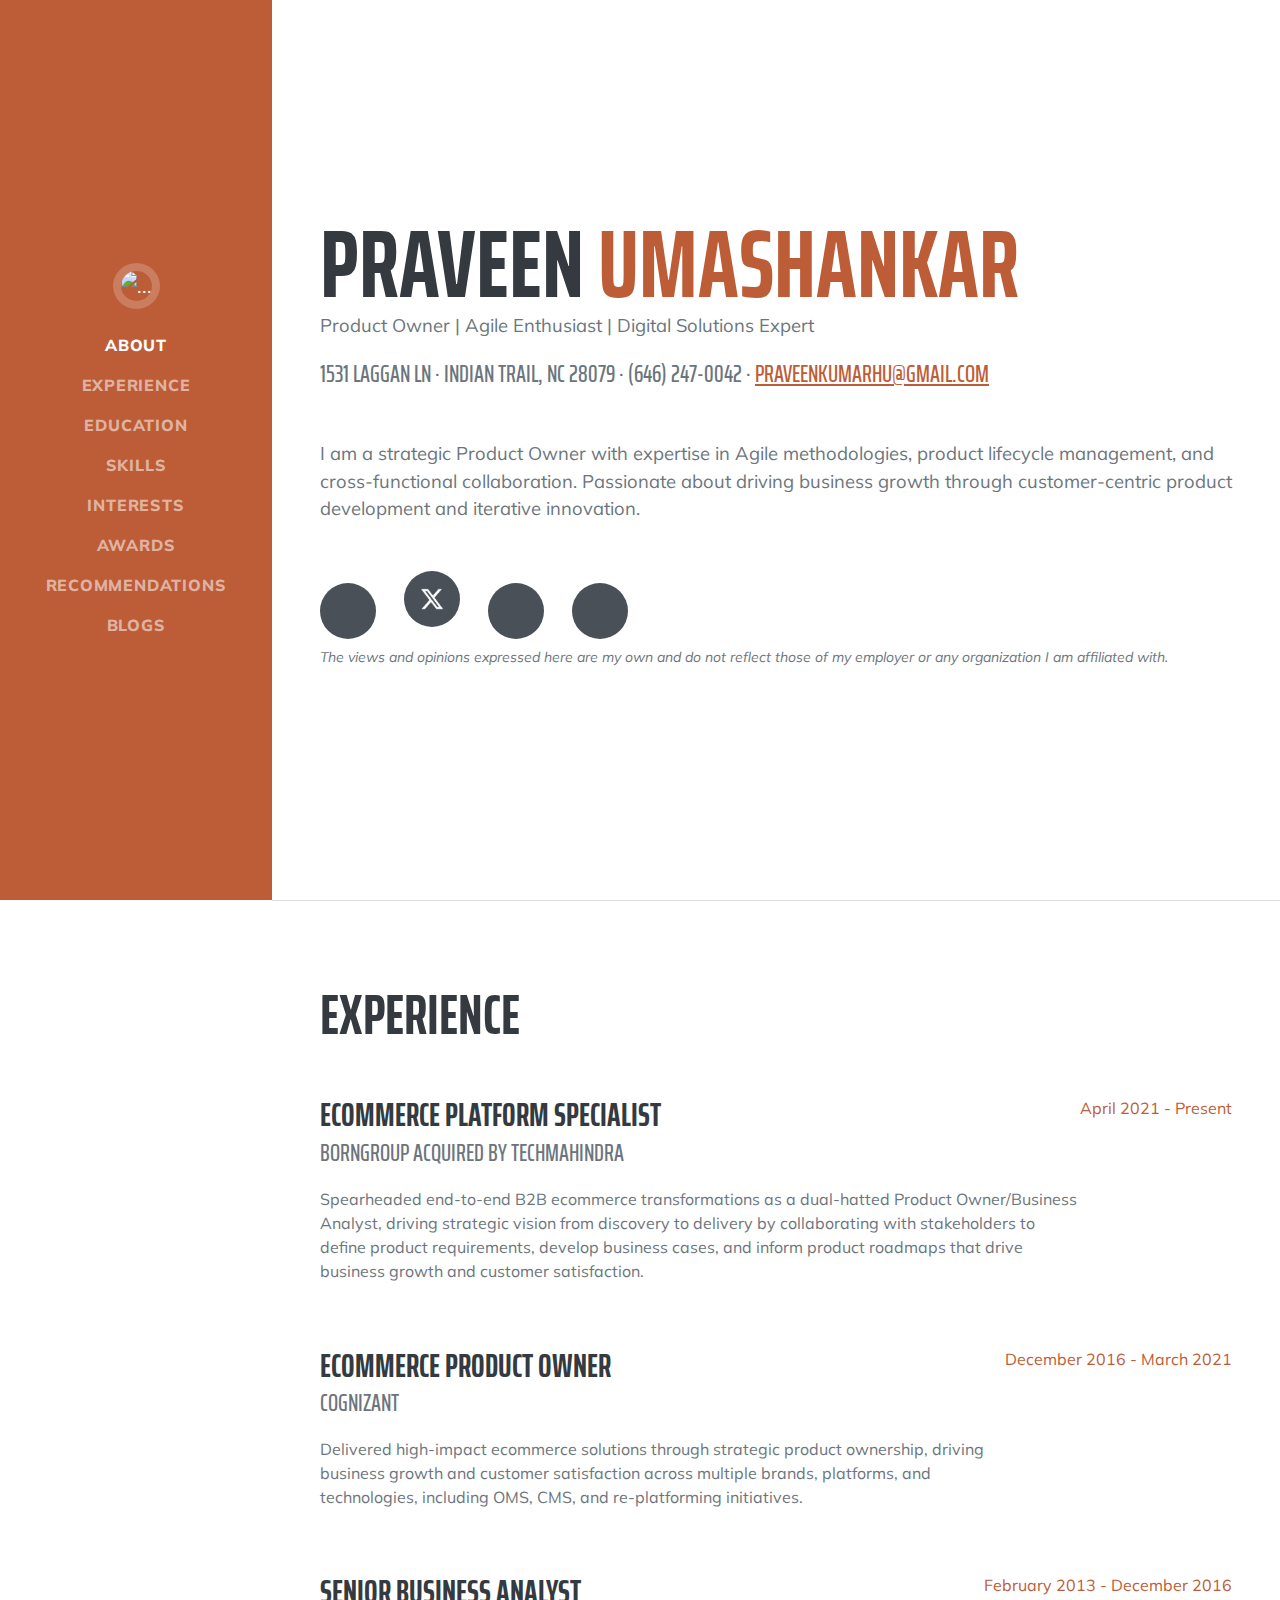
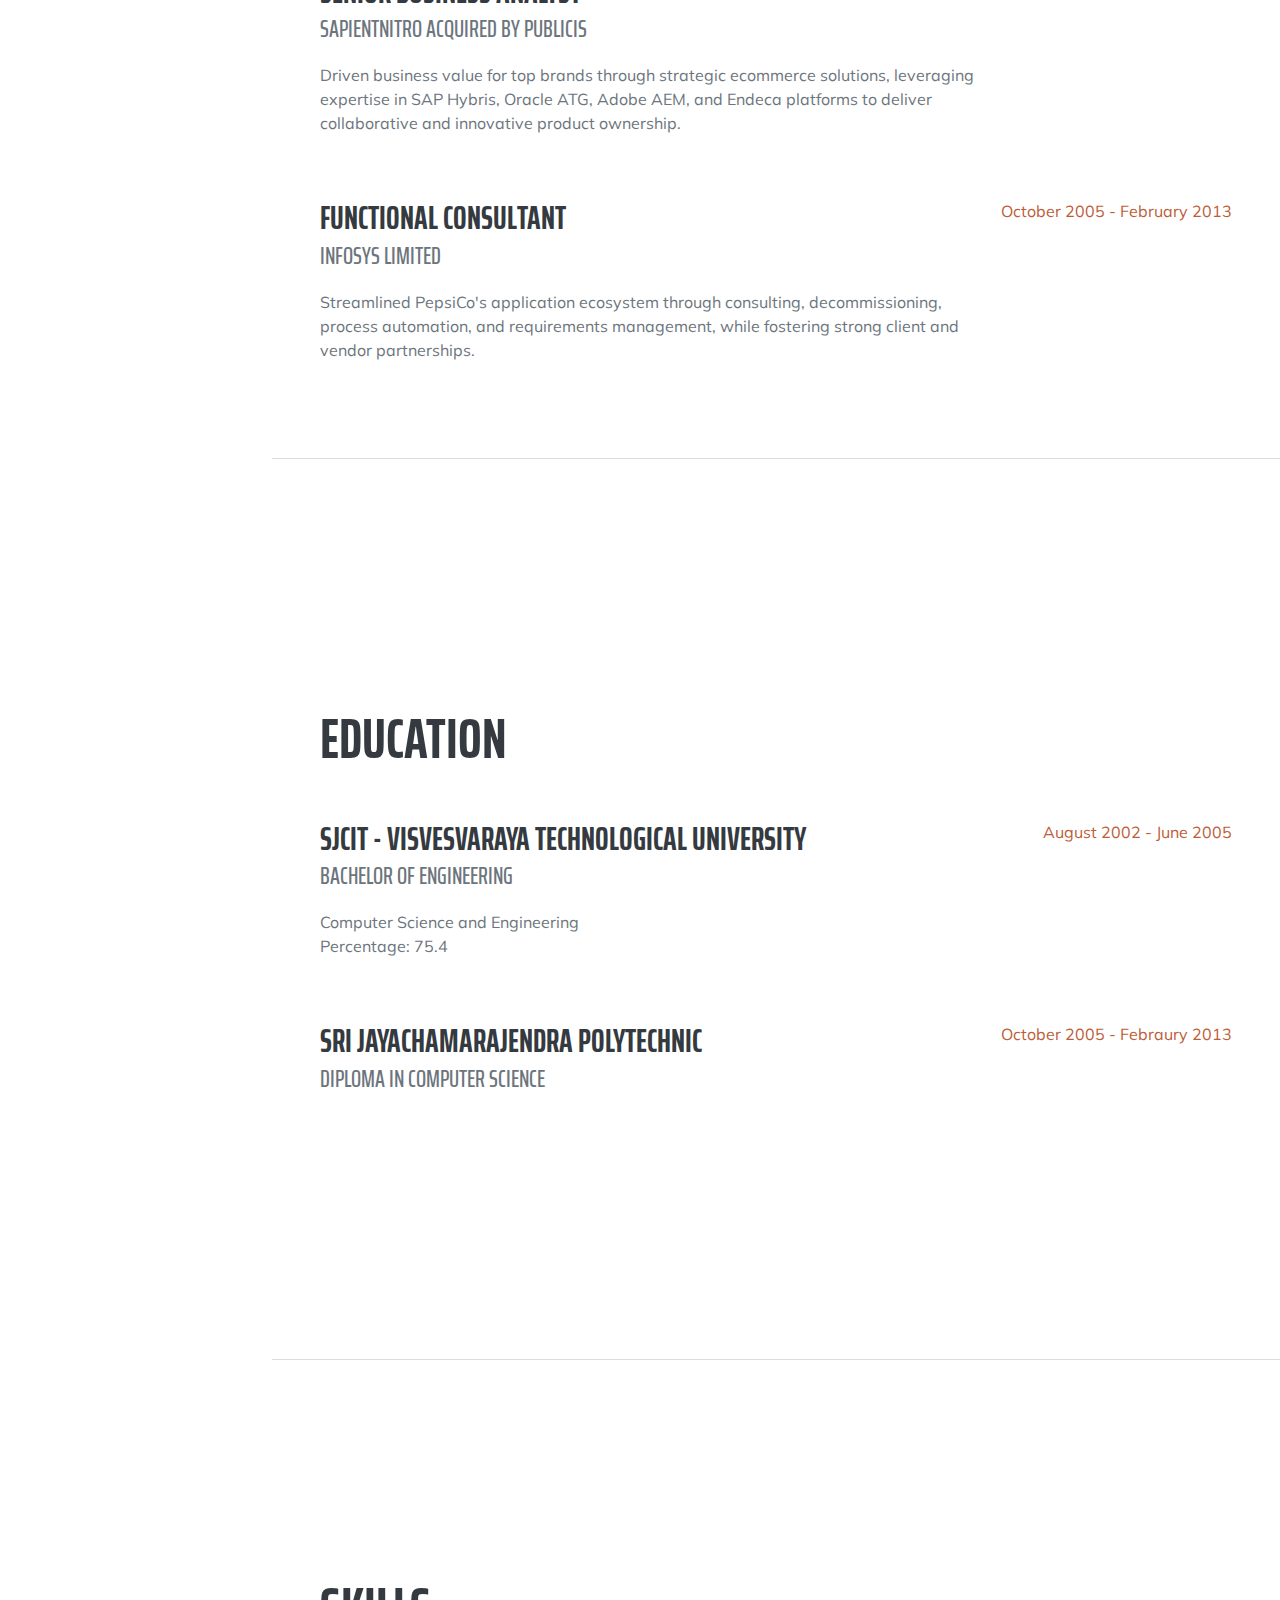
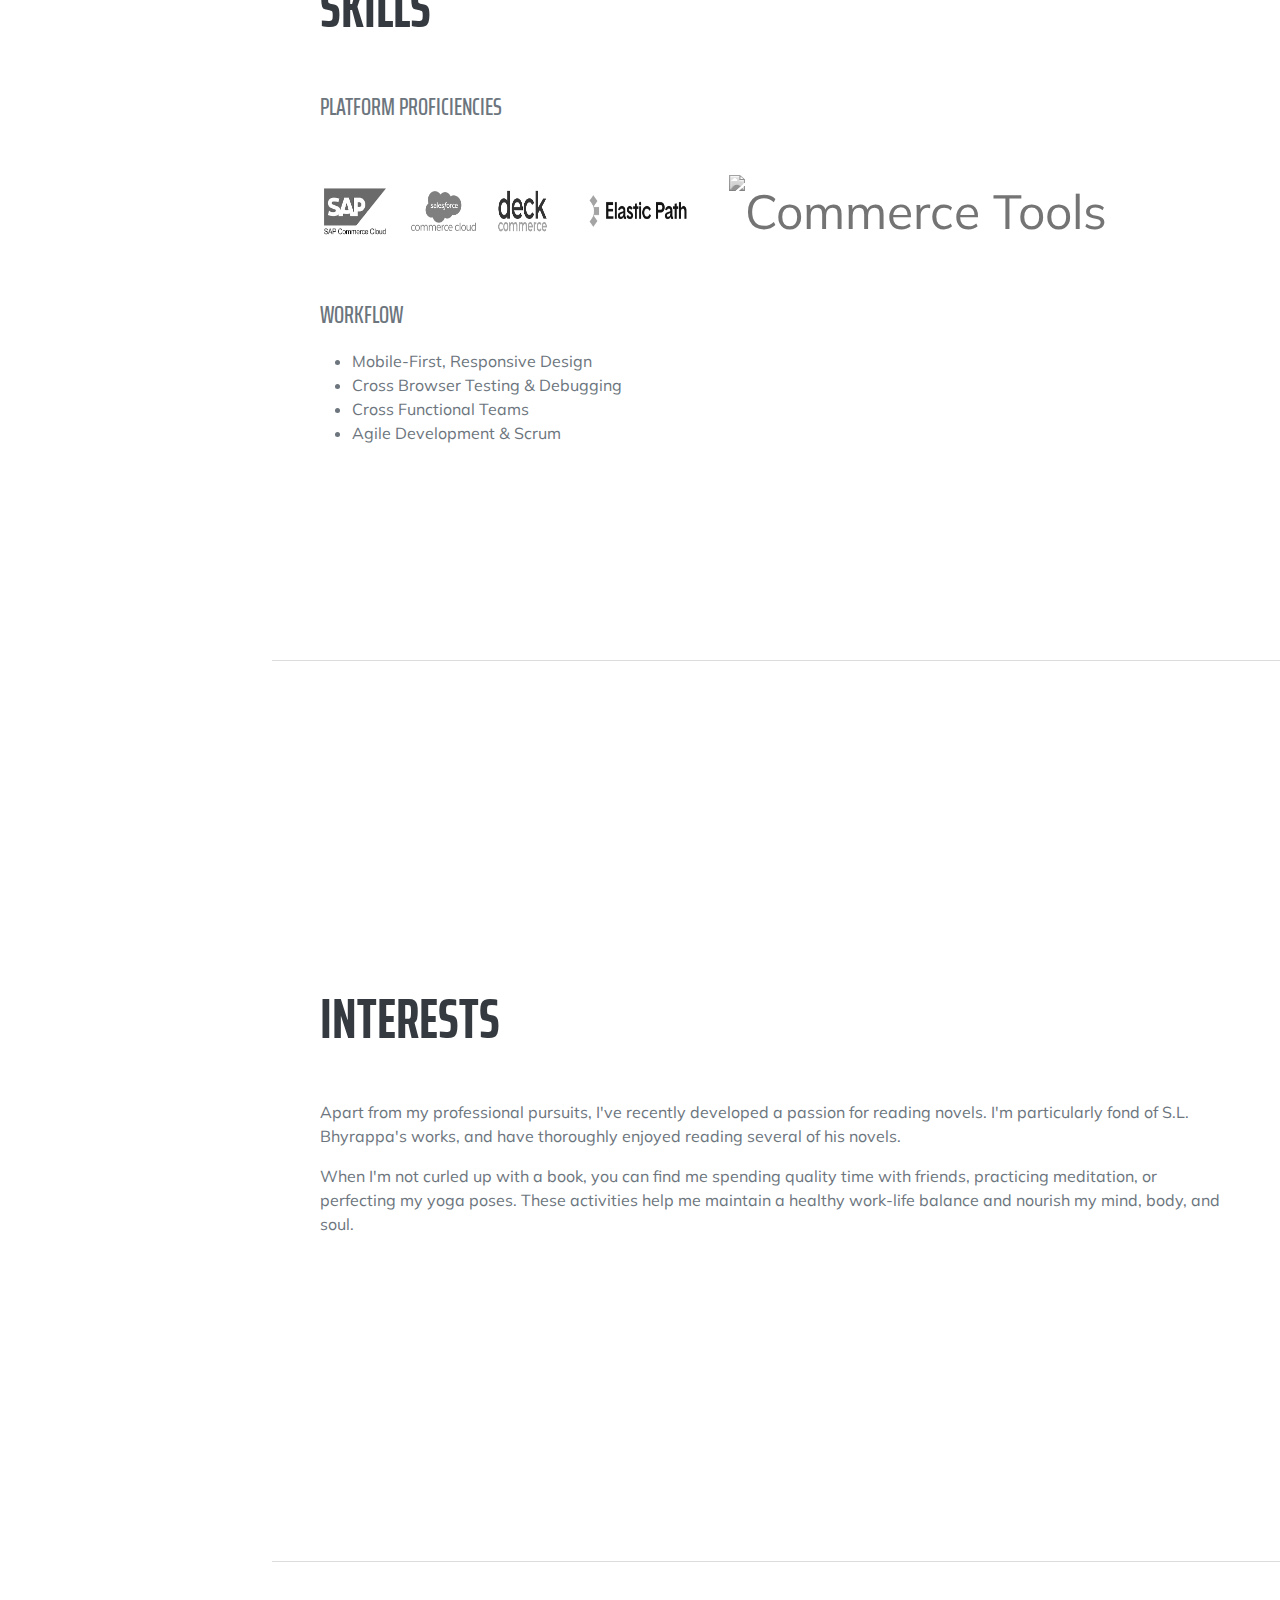
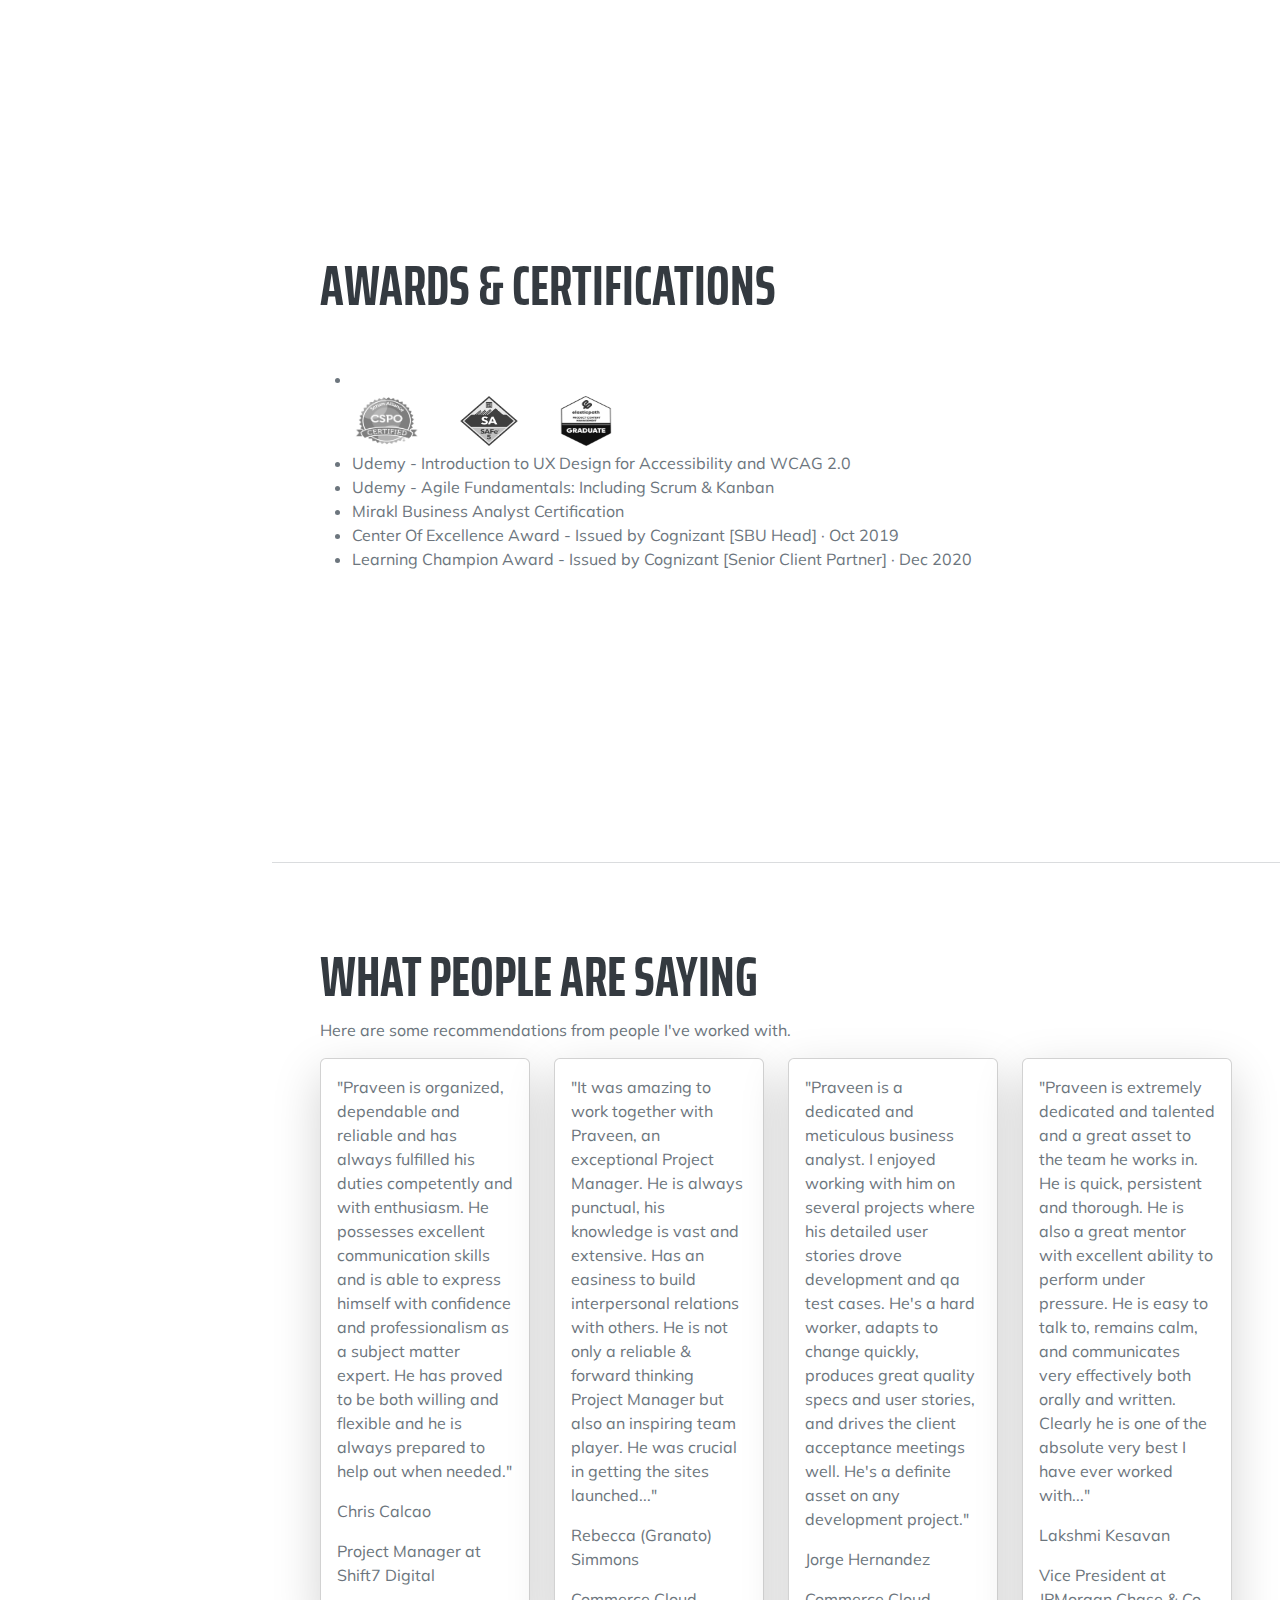
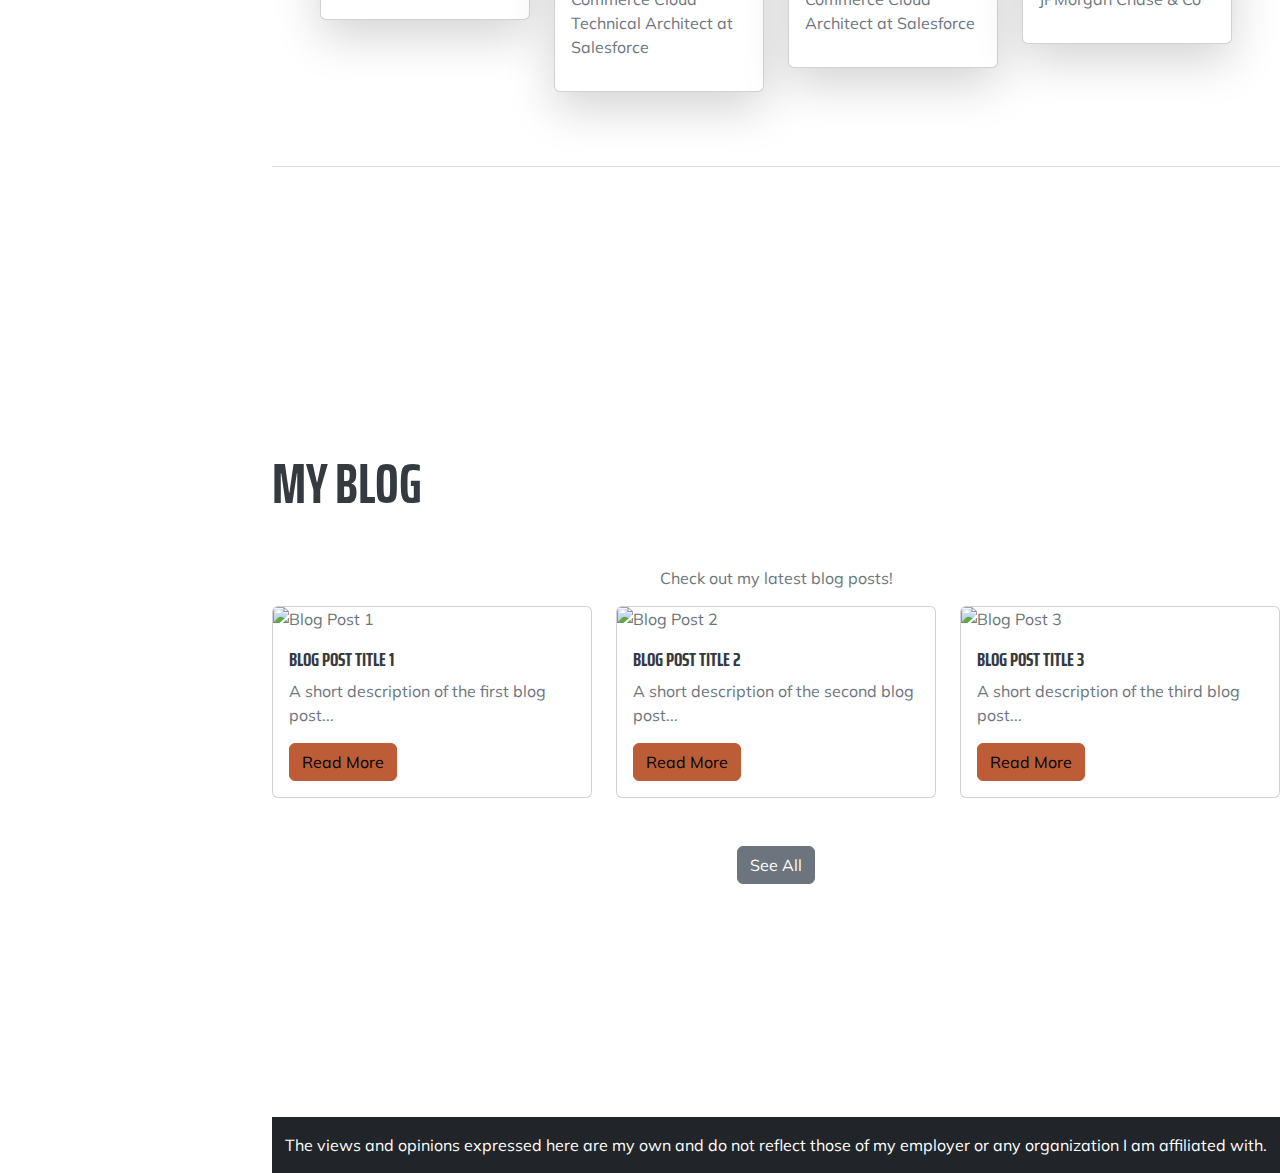
==== index.html @ 4180338a "Initial commit of my resume website" ====
<!DOCTYPE html>
<html lang="en">
    <head>
        <meta charset="utf-8" />
        <meta name="viewport" content="width=device-width, initial-scale=1, shrink-to-fit=no" />
        <meta name="description" content="" />
        <meta name="author" content="" />
        <title>Praveen Umashankar - Certified Product Owner</title>
        <link rel="icon" type="image/x-icon" href="assets/img/favicon.ico" />
        <!-- Font Awesome icons (free version)-->
        <script src="https://use.fontawesome.com/releases/v6.3.0/js/all.js" crossorigin="anonymous"></script>
        <!-- Google fonts-->
        <link href="https://fonts.googleapis.com/css?family=Saira+Extra+Condensed:500,700" rel="stylesheet" type="text/css" />
        <link href="https://fonts.googleapis.com/css?family=Muli:400,400i,800,800i" rel="stylesheet" type="text/css" />
        <!-- Core theme CSS (includes Bootstrap)-->
        <link href="css/styles.css" rel="stylesheet" />
    </head>
    <body id="page-top">
        <!-- Navigation-->
        <nav class="navbar navbar-expand-lg navbar-dark bg-primary fixed-top" id="sideNav">
            <a class="navbar-brand js-scroll-trigger" href="#page-top">
                <span class="d-block d-lg-none">Praveen Umashankar</span>
                <span class="d-none d-lg-block"><img class="img-fluid img-profile rounded-circle mx-auto mb-2" src="assets/img/profile.jpg" alt="..." /></span>
            </a>
            <button class="navbar-toggler" type="button" data-bs-toggle="collapse" data-bs-target="#navbarResponsive" aria-controls="navbarResponsive" aria-expanded="false" aria-label="Toggle navigation"><span class="navbar-toggler-icon"></span></button>
            <div class="collapse navbar-collapse" id="navbarResponsive">
                <ul class="navbar-nav">
                    <li class="nav-item"><a class="nav-link js-scroll-trigger" href="#about">About</a></li>
                    <li class="nav-item"><a class="nav-link js-scroll-trigger" href="#experience">Experience</a></li>
                    <li class="nav-item"><a class="nav-link js-scroll-trigger" href="#education">Education</a></li>
                    <li class="nav-item"><a class="nav-link js-scroll-trigger" href="#skills">Skills</a></li>
                    <li class="nav-item"><a class="nav-link js-scroll-trigger" href="#interests">Interests</a></li>
                    <li class="nav-item"><a class="nav-link js-scroll-trigger" href="#awards">Awards</a></li>
				    <li class="nav-item"><a class="nav-link js-scroll-trigger" href="#recommendations">Recommendations</a></li>
					<li class="nav-item"><a class="nav-link js-scroll-trigger" href="#blog">Blogs</a></li>
                </ul>
            </div>
        </nav>
        <!-- Page Content-->
        <div class="container-fluid p-0">
            <!-- About-->
            <section class="resume-section" id="about">
                <div class="resume-section-content">
                    <h1 class="mb-0">
                        Praveen
                        <span class="text-primary">Umashankar</span>
                    </h1>
					<p class="lead">Product Owner | Agile Enthusiast | Digital Solutions Expert</p>
                    <div class="subheading mb-5">
                        1531 Laggan Ln · Indian Trail, NC 28079 · (646) 247-0042 ·
                        <a href="mailto:praveenkumarhu@gmail.com">praveenkumarhu@gmail.com</a>
                    </div>
                    <p class="lead mb-5">I am a strategic Product Owner with expertise in Agile methodologies, product lifecycle management, and cross-functional collaboration. Passionate about driving business growth through customer-centric product development and iterative innovation.</p>
                    <div class="social-icons">
                        <a class="social-icon" href="https://www.linkedin.com/in/praveenumashankar/"><i class="fab fa-linkedin-in"></i></a>
                        <a class="social-icon" href="https://x.com/praveenumashank"><img src="images/x-logo.png" alt="X" style="width: 24px; height: 24px;"></a>
                        <a class="social-icon" href="https://www.facebook.com/praveenkumarhu"><i class="fab fa-facebook-f"></i></a>
						<a class="social-icon" href="https://www.instagram.com/praveenkumarhu/"><i class="fab fa-instagram"></i></a>
                    </div>
					<p class="text-muted small mt-2">
					    <em>The views and opinions expressed here are my own and do not reflect those of my employer or any organization I am affiliated with.</em>
					</p>
                </div>
            </section>
            <hr class="m-0" />
            <!-- Experience-->
            <section class="resume-section" id="experience">
                <div class="resume-section-content">
                    <h2 class="mb-5">Experience</h2>
                    <div class="d-flex flex-column flex-md-row justify-content-between mb-5">
                        <div class="flex-grow-1">
                            <h3 class="mb-0">eCommerce Platform Specialist</h3>
                            <div class="subheading mb-3">BornGroup acquired by TechMahindra</div>
                            <p>Spearheaded end-to-end B2B ecommerce transformations as a dual-hatted Product Owner/Business Analyst, driving strategic vision from discovery to delivery by collaborating with stakeholders to define product requirements, develop business cases, and inform product roadmaps that drive business growth and customer satisfaction.</p>
                        </div>
                        <div class="flex-shrink-0"><span class="text-primary">April 2021 - Present</span></div>
                    </div>
                    <div class="d-flex flex-column flex-md-row justify-content-between mb-5">
                        <div class="flex-grow-1">
                            <h3 class="mb-0">eCommerce Product Owner</h3>
                            <div class="subheading mb-3">Cognizant</div>
                            <p>Delivered high-impact ecommerce solutions through strategic product ownership, driving business growth and customer satisfaction across multiple brands, platforms, and technologies, including OMS, CMS, and re-platforming initiatives.</p>
                        </div>
                        <div class="flex-shrink-0"><span class="text-primary">December 2016 - March 2021</span></div>
                    </div>
                    <div class="d-flex flex-column flex-md-row justify-content-between mb-5">
                        <div class="flex-grow-1">
                            <h3 class="mb-0">Senior Business Analyst</h3>
                            <div class="subheading mb-3">SapientNitro acquired by Publicis</div>
                            <p>Driven business value for top brands through strategic ecommerce solutions, leveraging expertise in SAP Hybris, Oracle ATG, Adobe AEM, and Endeca platforms to deliver collaborative and innovative product ownership.</p>
                        </div>
                        <div class="flex-shrink-0"><span class="text-primary">February 2013 - December 2016</span></div>
                    </div>
                    <div class="d-flex flex-column flex-md-row justify-content-between">
                        <div class="flex-grow-1">
                            <h3 class="mb-0">Functional Consultant</h3>
                            <div class="subheading mb-3">Infosys Limited</div>
                            <p>Streamlined PepsiCo's application ecosystem through consulting, decommissioning, process automation, and requirements management, while fostering strong client and vendor partnerships.</p>
                        </div>
                        <div class="flex-shrink-0"><span class="text-primary">October 2005 - February 2013</span></div>
                    </div>
                </div>
            </section>
            <hr class="m-0" />
            <!-- Education-->
            <section class="resume-section" id="education">
                <div class="resume-section-content">
                    <h2 class="mb-5">Education</h2>
                    <div class="d-flex flex-column flex-md-row justify-content-between mb-5">
                        <div class="flex-grow-1">
                            <h3 class="mb-0">SJCIT - Visvesvaraya Technological University</h3>
                            <div class="subheading mb-3">Bachelor of Engineering</div>
                            <div>Computer Science and Engineering</div>
                            <p>Percentage: 75.4</p>
                        </div>
                        <div class="flex-shrink-0"><span class="text-primary">August 2002 - June 2005</span></div>
                    </div>
                    <div class="d-flex flex-column flex-md-row justify-content-between">
                        <div class="flex-grow-1">
                            <h3 class="mb-0">Sri Jayachamarajendra Polytechnic</h3>
                            <div class="subheading mb-3">Diploma in Computer Science</div>
                        </div>
                        <div class="flex-shrink-0"><span class="text-primary">October 2005 - Febraury 2013</span></div>
                    </div>
                </div>
            </section>
            <hr class="m-0" />
            <!-- Skills-->
            <section class="resume-section" id="skills">
                <div class="resume-section-content">
                    <h2 class="mb-5">Skills</h2>
                    <div class="subheading mb-3">Platform Proficiencies</div>
                    <ul class="list-inline dev-icons">
                        <li class="list-inline-item"><img src="images/sapcc.png" alt="SAP Commerce Cloud" style="width: 70px; height: 55px; filter: grayscale(100%);"></li>
                        <li class="list-inline-item"><img src="images/salesforcecc.png" alt="Salesforce Commerce Cloud" style="width: 65px; height: 40px; filter: grayscale(100%);"></li>
                        <li class="list-inline-item"><img src="images/deck.png" alt="Deck Commerce" style="width: 50px; height: 50px; filter: grayscale(100%);"></li>
                        <li class="list-inline-item"><img src="images/EP.png" alt="Elastic Path" style="width: 140px; height: 140px; filter: grayscale(100%);"></li>
                        <li class="list-inline-item"><img src="images/CT.png" alt="Commerce Tools" style="width: 70px; height: 55px; filter: grayscale(100%);"></li>
                    </ul>
                    <div class="subheading mb-3">Workflow</div>
                    <ul class="fa-ul mb-0">
                        <li>
                            <span class="fa-li"><i class="fas fa-check"></i></span>
                            Mobile-First, Responsive Design
                        </li>
                        <li>
                            <span class="fa-li"><i class="fas fa-check"></i></span>
                            Cross Browser Testing & Debugging
                        </li>
                        <li>
                            <span class="fa-li"><i class="fas fa-check"></i></span>
                            Cross Functional Teams
                        </li>
                        <li>
                            <span class="fa-li"><i class="fas fa-check"></i></span>
                            Agile Development & Scrum
                        </li>
                    </ul>
                </div>
            </section>
            <hr class="m-0" />
            <!-- Interests-->
            <section class="resume-section" id="interests">
                <div class="resume-section-content">
                    <h2 class="mb-5">Interests</h2>
                    <p>Apart from my professional pursuits, I've recently developed a passion for reading novels. I'm particularly fond of S.L. Bhyrappa's works, and have thoroughly enjoyed reading several of his novels.</p>
                    <p class="mb-0">When I'm not curled up with a book, you can find me spending quality time with friends, practicing meditation, or perfecting my yoga poses. These activities help me maintain a healthy work-life balance and nourish my mind, body, and soul.</p>
                </div>
            </section>
            <hr class="m-0" />
            <!-- Awards-->
            <section class="resume-section" id="awards">
                <div class="resume-section-content">
                    <h2 class="mb-5">Awards & Certifications</h2>
                    <ul class="fa-ul mb-0">
                        <li>
							<li class="list-inline-item">
								<a href="https://bcert.me/spipnlopr" target="_blank">
								<img src="images/CSPO.png" alt="Certified Scrum Product Owner" style="width: 70px; height: 60px; filter: grayscale(100%);"></a></li>
							<li class="list-inline-item">
								<a href="https://www.credly.com/badges/92dea946-0c80-44a3-89cc-0dbf5a447720/" target="_blank">
								<img src="images/SAFe.png" alt="Certified SAFe® 5 Agilist" style="width: 110px; height: 50px; filter: grayscale(100%);"></a></li>
							<li class="list-inline-item">
								<a href="https://www.credly.com/badges/9927802a-1fa1-4082-8394-b3732801f024" target="_blank">
								<img src="images/EPCert.png" alt="Elastic Path Commerce Cloud Product Content Management Graduate" style="width: 60px; height: 50px; filter: grayscale(100%);"></a></li>
                        </li>
                        <li>
                            <span class="fa-li"><i class="fas fa-certificate"></i></span>
                            Udemy - Introduction to UX Design for Accessibility and WCAG 2.0
                        </li>
                        <li>
                            <span class="fa-li"><i class="fas fa-certificate"></i></span>
                            Udemy -  Agile Fundamentals: Including Scrum & Kanban 
                        </li>
                        <li>
                            <span class="fa-li"><i class="fas fa-certificate"></i></span>
                          	Mirakl Business Analyst Certification
                        </li>
                        <li>
                            <span class="fa-li"><i class="fas fa-trophy text-warning"></i></span>
                           	Center Of Excellence Award - Issued by Cognizant [SBU Head] · Oct 2019
                        </li>
                        <li>
                            <span class="fa-li"><i class="fas fa-trophy text-warning"></i></span>
							Learning Champion Award - Issued by Cognizant [Senior Client Partner] · Dec 2020
                        </li>
                    </ul>
                </div>
            </section>
			
		 <hr class="m-0" />
			<!-- Recommendations Section -->
			<section class="resume-section" id="recommendations">
			    <div class="resume-section-content">
			        <h2 class=“mb”-5>What People Are Saying</h2>
			        <p class="text-muted">Here are some recommendations from people I've worked with.</p>

			        <div class="row">
			            <!-- Recommendation 1 -->
			            <div class="col-md-3">
			                <div class="card shadow-lg mb-4">
			                    <div class="card-body">
			                        <i class="fas fa-quote-left text-primary"></i>
			                        <p class="card-text">"Praveen is organized, dependable and reliable and has always fulfilled his duties competently and with enthusiasm. He possesses excellent communication skills and is able to express himself with confidence and professionalism as a subject matter expert. He has proved to be both willing and flexible and he is always prepared to help out when needed."</p>
									</a>
			                        <p class="font-weight-bold">Chris Calcao</p>
			                        <p class="text-muted">Project Manager at Shift7 Digital</p>
			                    </div>
			                </div>
			            </div>

			            <!-- Recommendation 2 -->
			            <div class="col-md-3">
			                <div class="card shadow-lg mb-4">
			                    <div class="card-body">
			                        <i class="fas fa-quote-left text-primary"></i>
			                        <p class="card-text">"It was amazing to work together with Praveen, an exceptional Project Manager. He is always punctual, his knowledge is vast and extensive. Has an easiness to build interpersonal relations with others. He is not only a reliable & forward thinking Project Manager but also an inspiring team player. He was crucial in getting the sites launched..."</p>
			                        <p class="font-weight-bold">Rebecca (Granato) Simmons</p>
			                        <p class="text-muted">Commerce Cloud Technical Architect at Salesforce</p>
			                    </div>
			                </div>
			            </div>

			            <!-- Recommendation 3 -->
			            <div class="col-md-3">
			                <div class="card shadow-lg mb-4">
			                    <div class="card-body">
			                        <i class="fas fa-quote-left text-primary"></i>
			                        <p class="card-text">"Praveen is a dedicated and meticulous business analyst. I enjoyed working with him on several projects where his detailed user stories drove development and qa test cases. He's a hard worker, adapts to change quickly, produces great quality specs and user stories, and drives the client acceptance meetings well. He's a definite asset on any development project."</p>
			                        <p class="font-weight-bold">Jorge Hernandez</p>
			                        <p class="text-muted">Commerce Cloud Architect at Salesforce</p>
			                    </div>
			                </div>
			            </div>

			            <!-- Recommendation 4 -->
			            <div class="col-md-3">
			                <div class="card shadow-lg mb-4">
			                    <div class="card-body">
			                        <i class="fas fa-quote-left text-primary"></i>
			                        <p class="card-text">"Praveen is extremely dedicated and talented and a great asset to the team he works in. He is quick, persistent and thorough. He is also a great mentor with excellent ability to perform under pressure. He is easy to talk to, remains calm, and communicates very effectively both orally and written. Clearly he is one of the absolute very best I have ever worked with..."</p>
			                        <p class="font-weight-bold">Lakshmi Kesavan</p>
			                        <p class="text-muted">Vice President at JPMorgan Chase & Co</p>
			                    </div>
			                </div>
			            </div>
			        </div>
			    </div>
			</section>
		 
		 <hr class="m-0" />	
		 
  <section class="resume-section" id="blog">
            <div class="resume-section-content">
       <h2 class="mb-5">My Blog</h2>
        <p class="text-muted text-center">Check out my latest blog posts!</p>

        <div class="row">
            <!-- Blog Post 1 -->
            <div class="col-md-4">
                <div class="card mb-4">
                    <img src="path/to/blog-image1.jpg" class="card-img-top" alt="Blog Post 1">
                    <div class="card-body">
                        <h5 class="card-title">Blog Post Title 1</h5>
                        <p class="card-text">A short description of the first blog post...</p>
                        <a href="blog1.html" class="btn btn-primary">Read More</a>
                    </div>
                </div>
            </div>

            <!-- Blog Post 2 -->
            <div class="col-md-4">
                <div class="card mb-4">
                    <img src="path/to/blog-image2.jpg" class="card-img-top" alt="Blog Post 2">
                    <div class="card-body">
                        <h5 class="card-title">Blog Post Title 2</h5>
                        <p class="card-text">A short description of the second blog post...</p>
                        <a href="blog2.html" class="btn btn-primary">Read More</a>
                    </div>
                </div>
            </div>

            <!-- Blog Post 3 -->
            <div class="col-md-4">
                <div class="card mb-4">
                    <img src="path/to/blog-image3.jpg" class="card-img-top" alt="Blog Post 3">
                    <div class="card-body">
                        <h5 class="card-title">Blog Post Title 3</h5>
                        <p class="card-text">A short description of the third blog post...</p>
                        <a href="blog3.html" class="btn btn-primary">Read More</a>
                    </div>
                </div>
            </div>
        </div>

        <!-- See All Button -->
        <div class="text-center mt-4">
            <a href="blogs.html" class="btn btn-secondary">See All</a>
        </div>
    </div>
</section>
   </div>
        <!-- Bootstrap core JS-->
        <script src="https://cdn.jsdelivr.net/npm/bootstrap@5.2.3/dist/js/bootstrap.bundle.min.js"></script>
        <!-- Core theme JS-->
        <script src="js/scripts.js"></script>
    </body>
	<footer class="bg-dark text-white text-center py-3">
	    <p class="mb-0">The views and opinions expressed here are my own and do not reflect those of my employer or any organization I am affiliated with.</p>
	</footer>
</html>
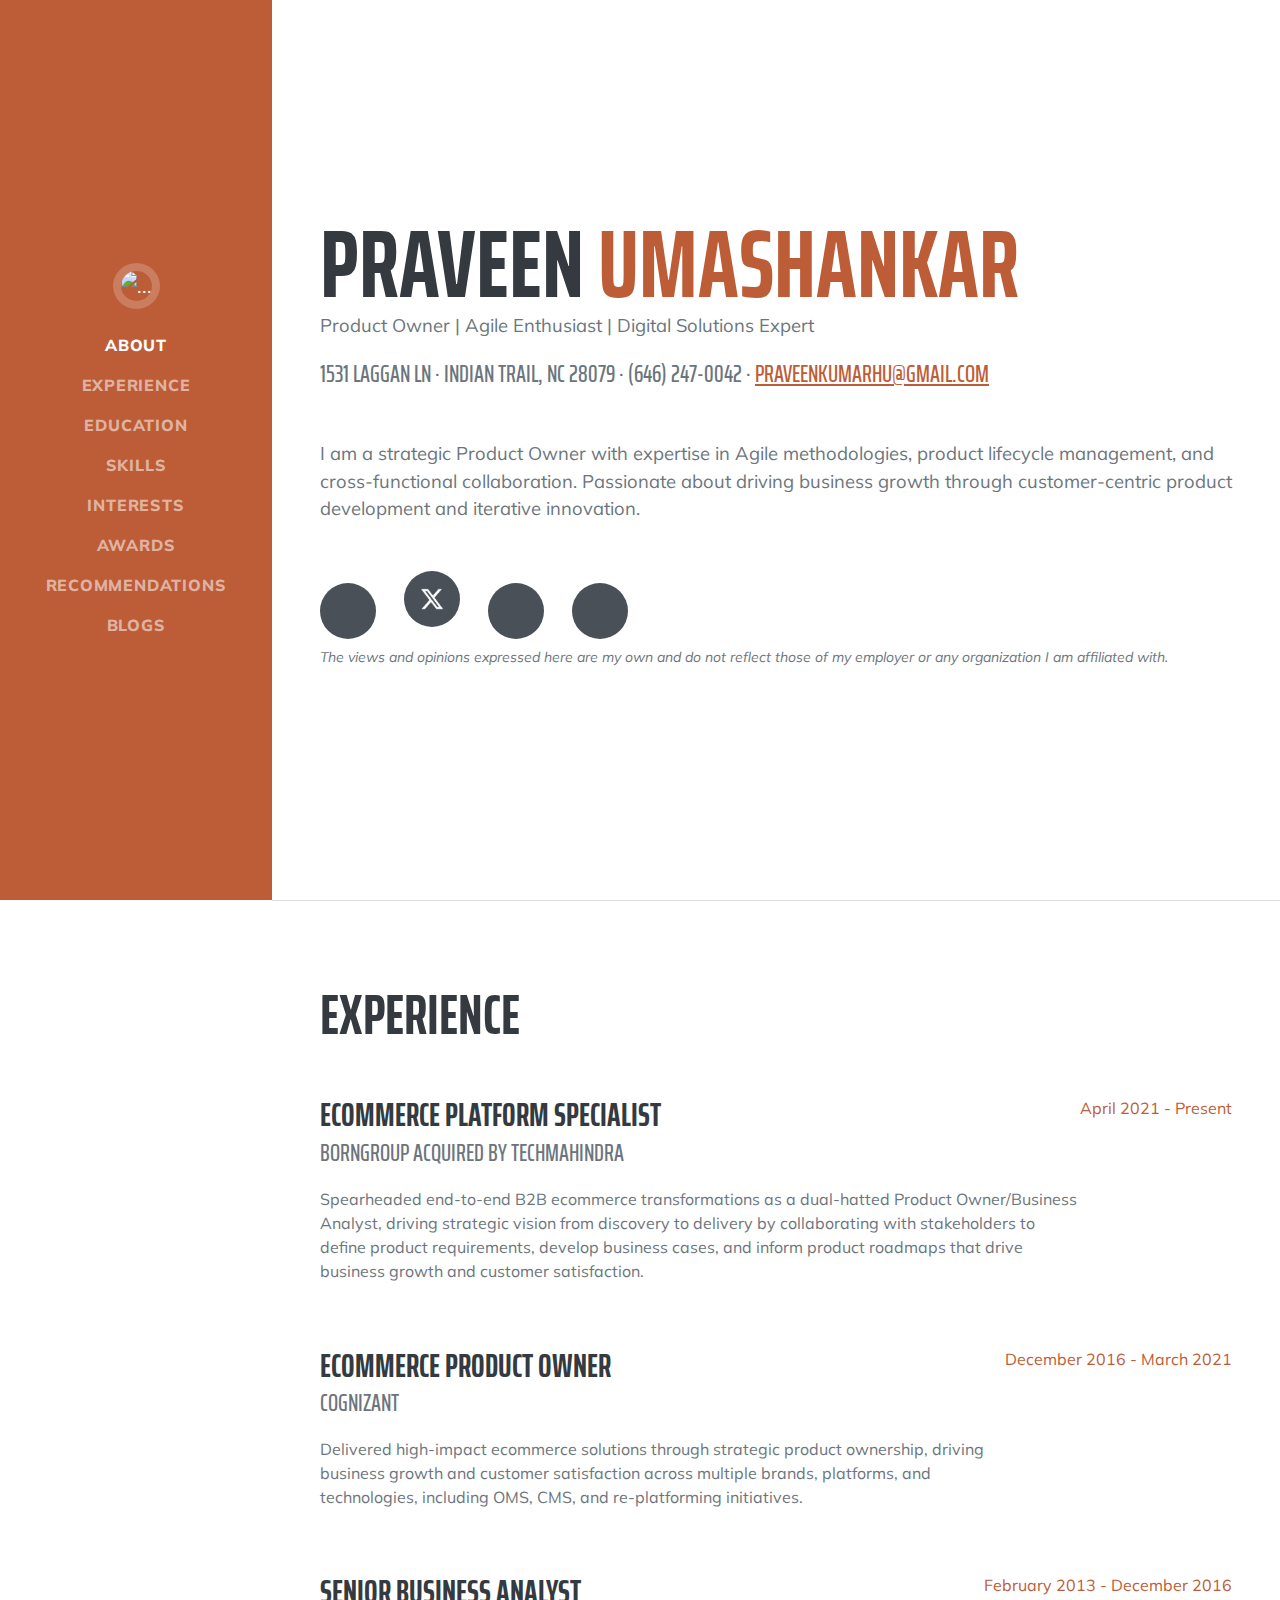
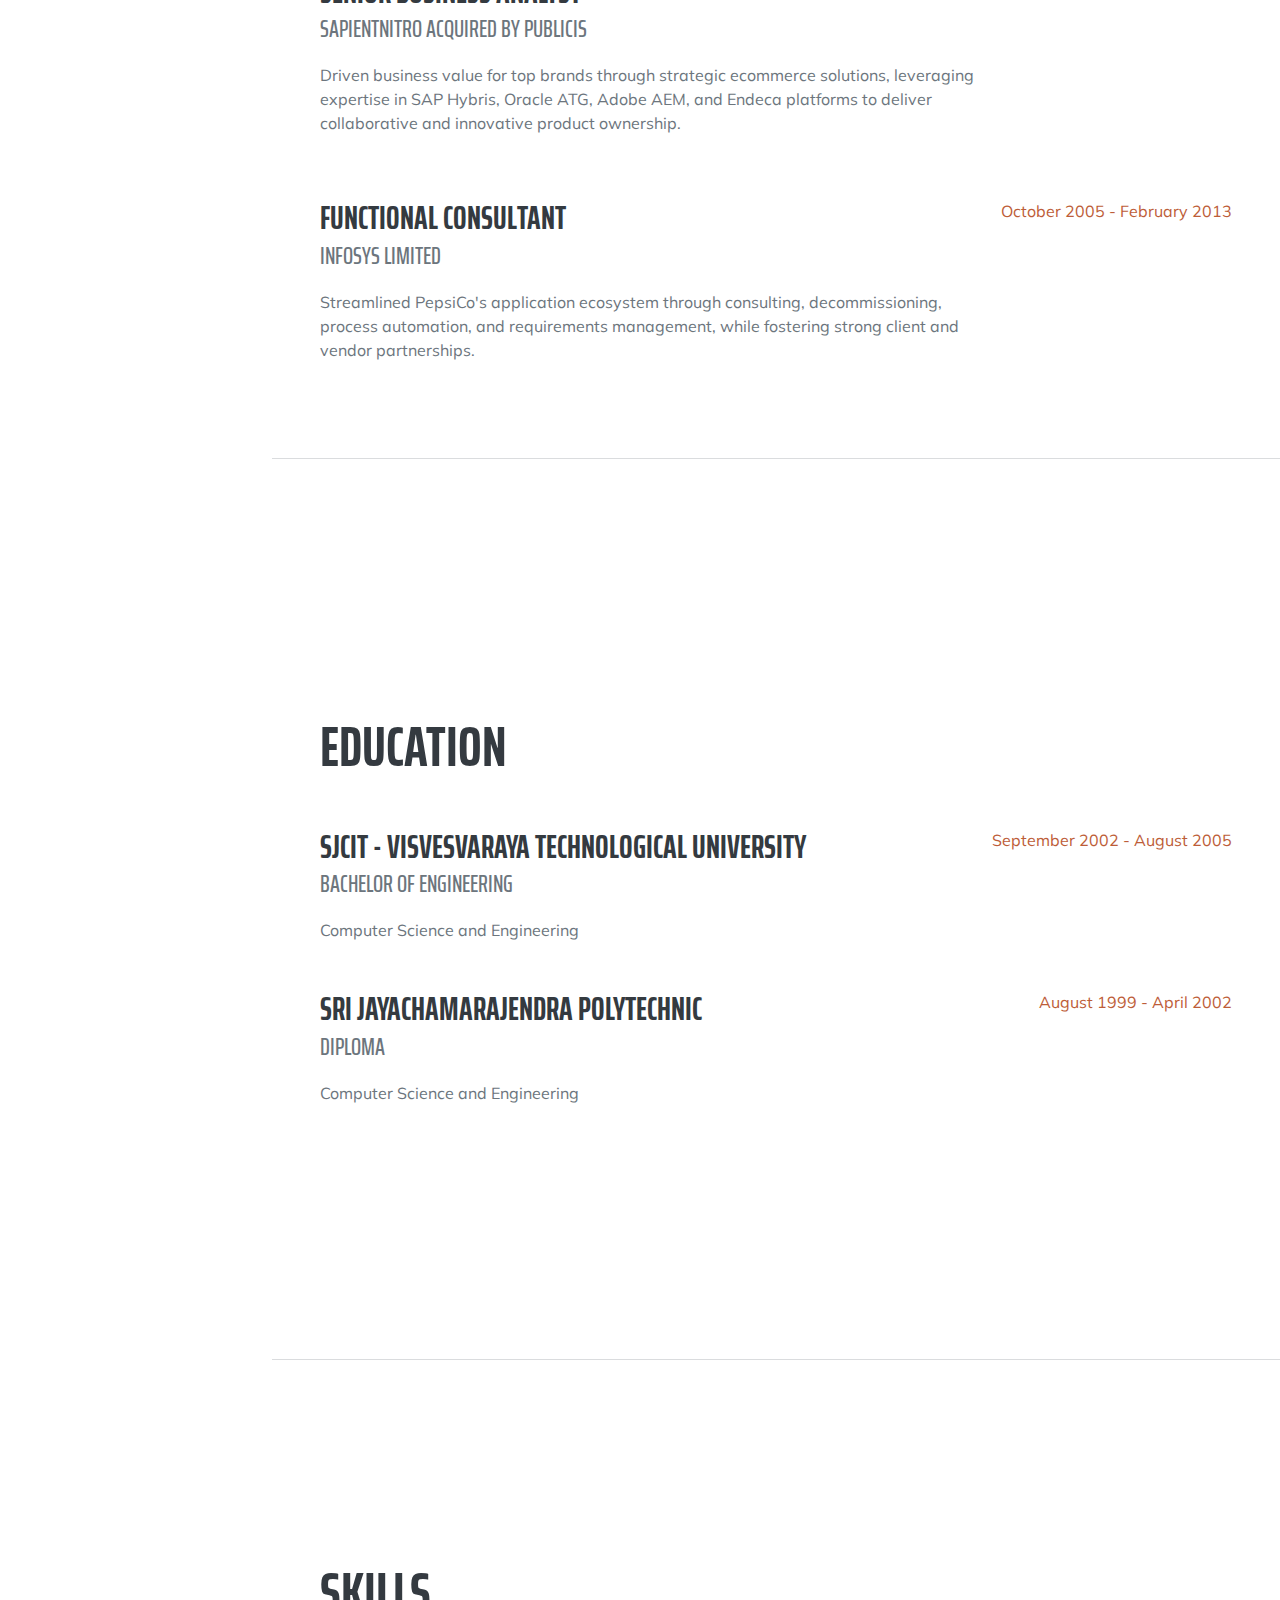
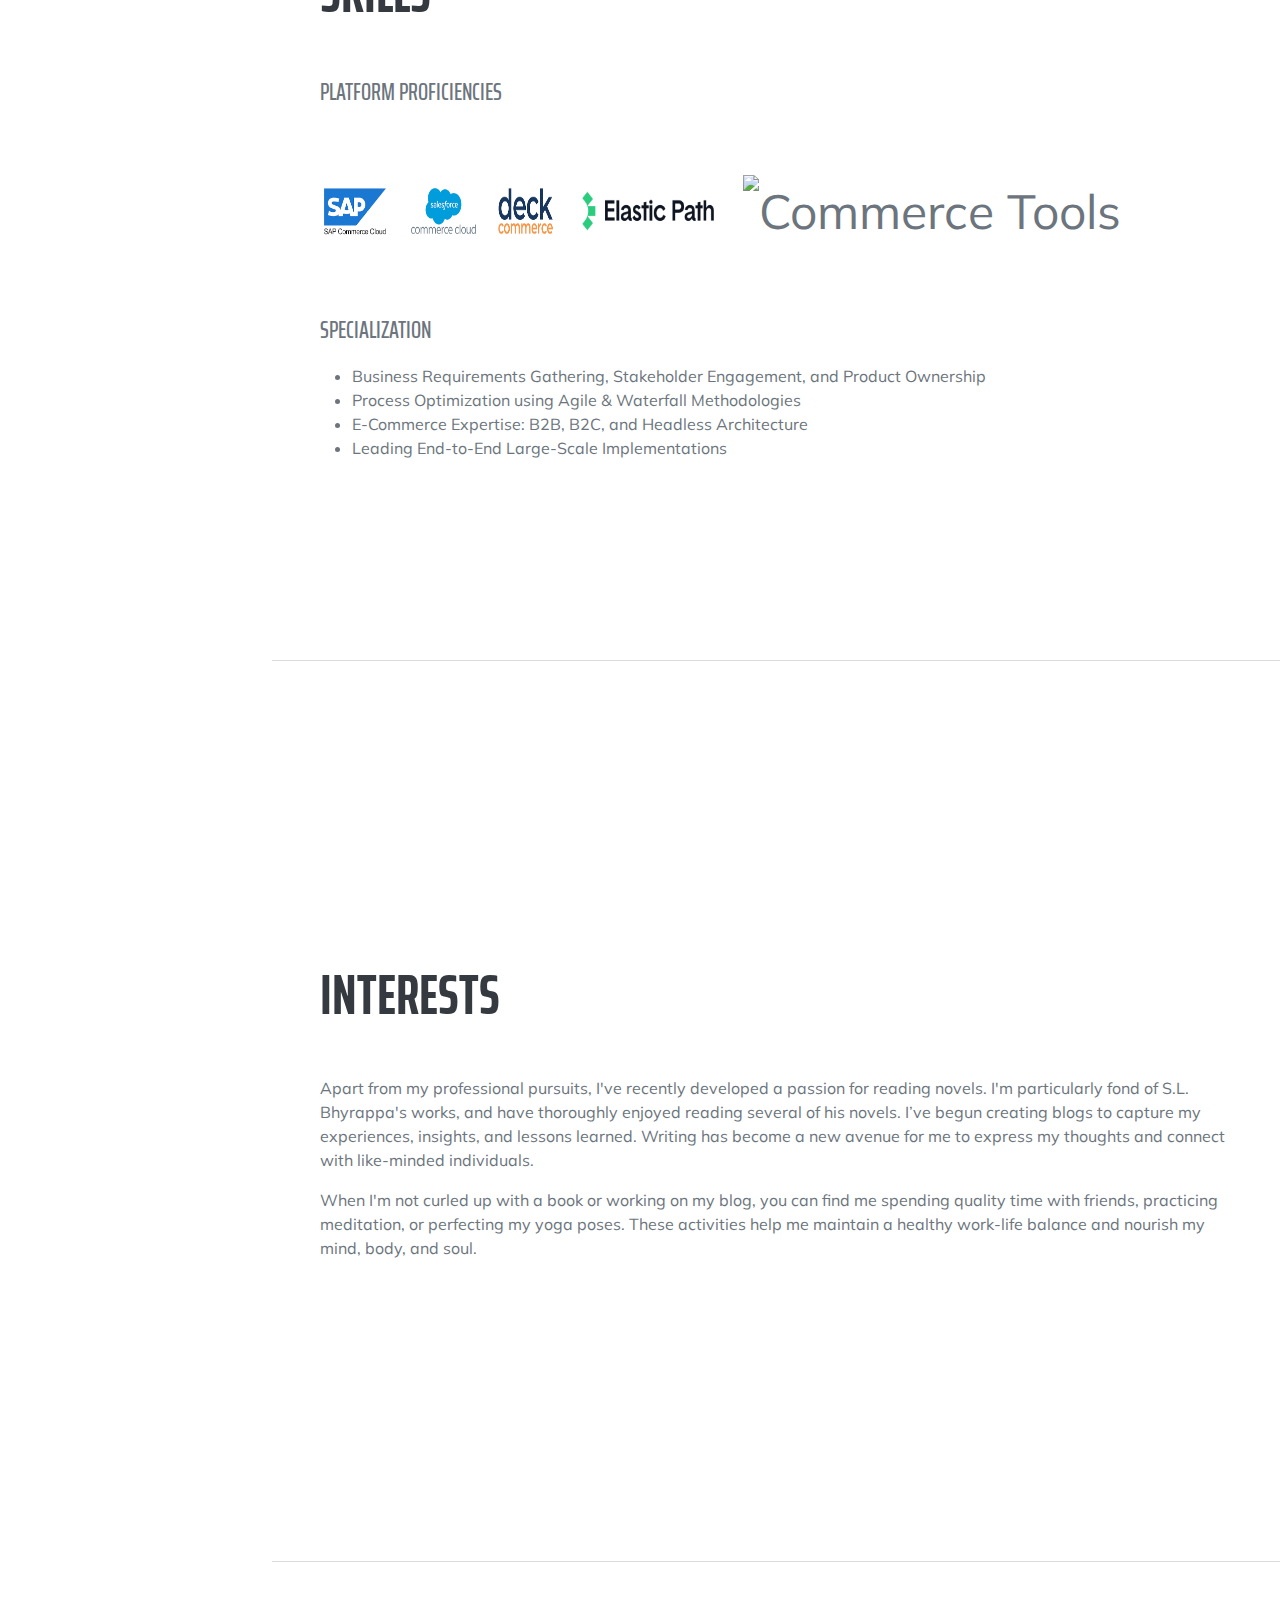
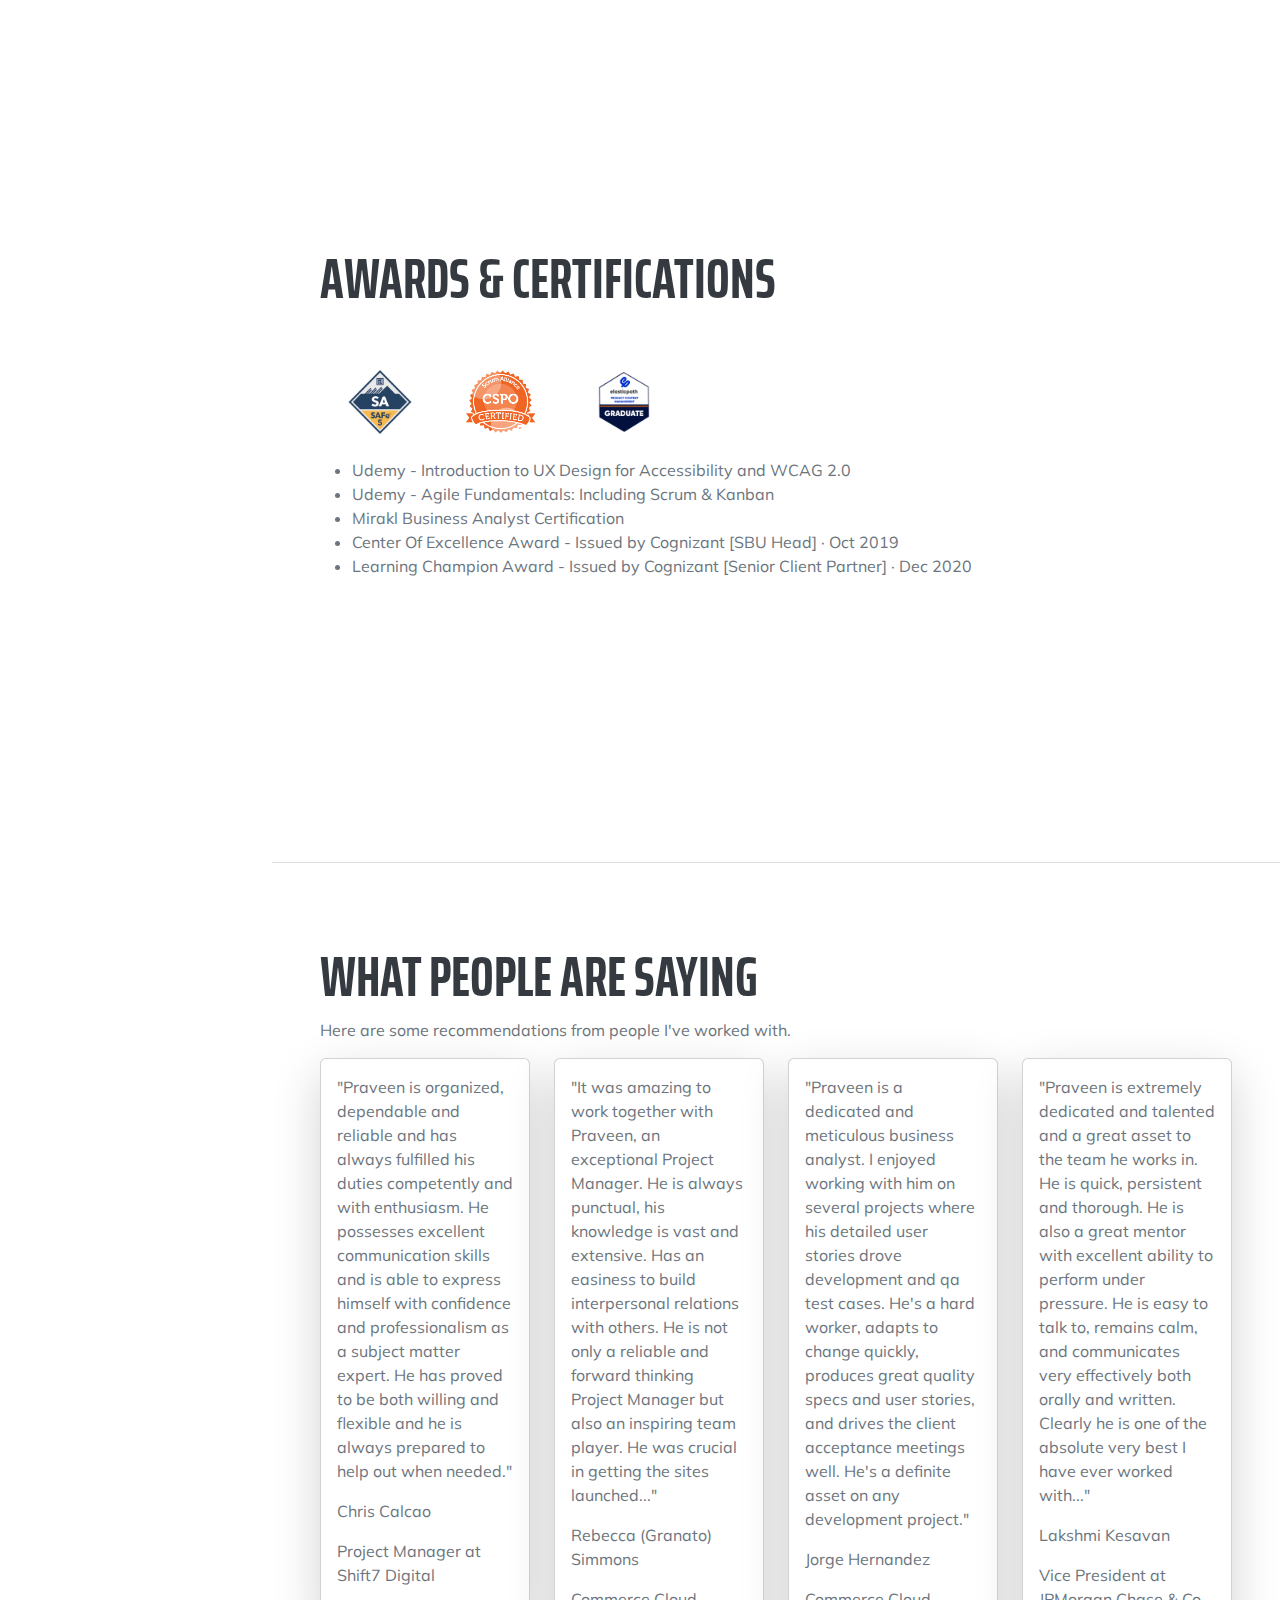
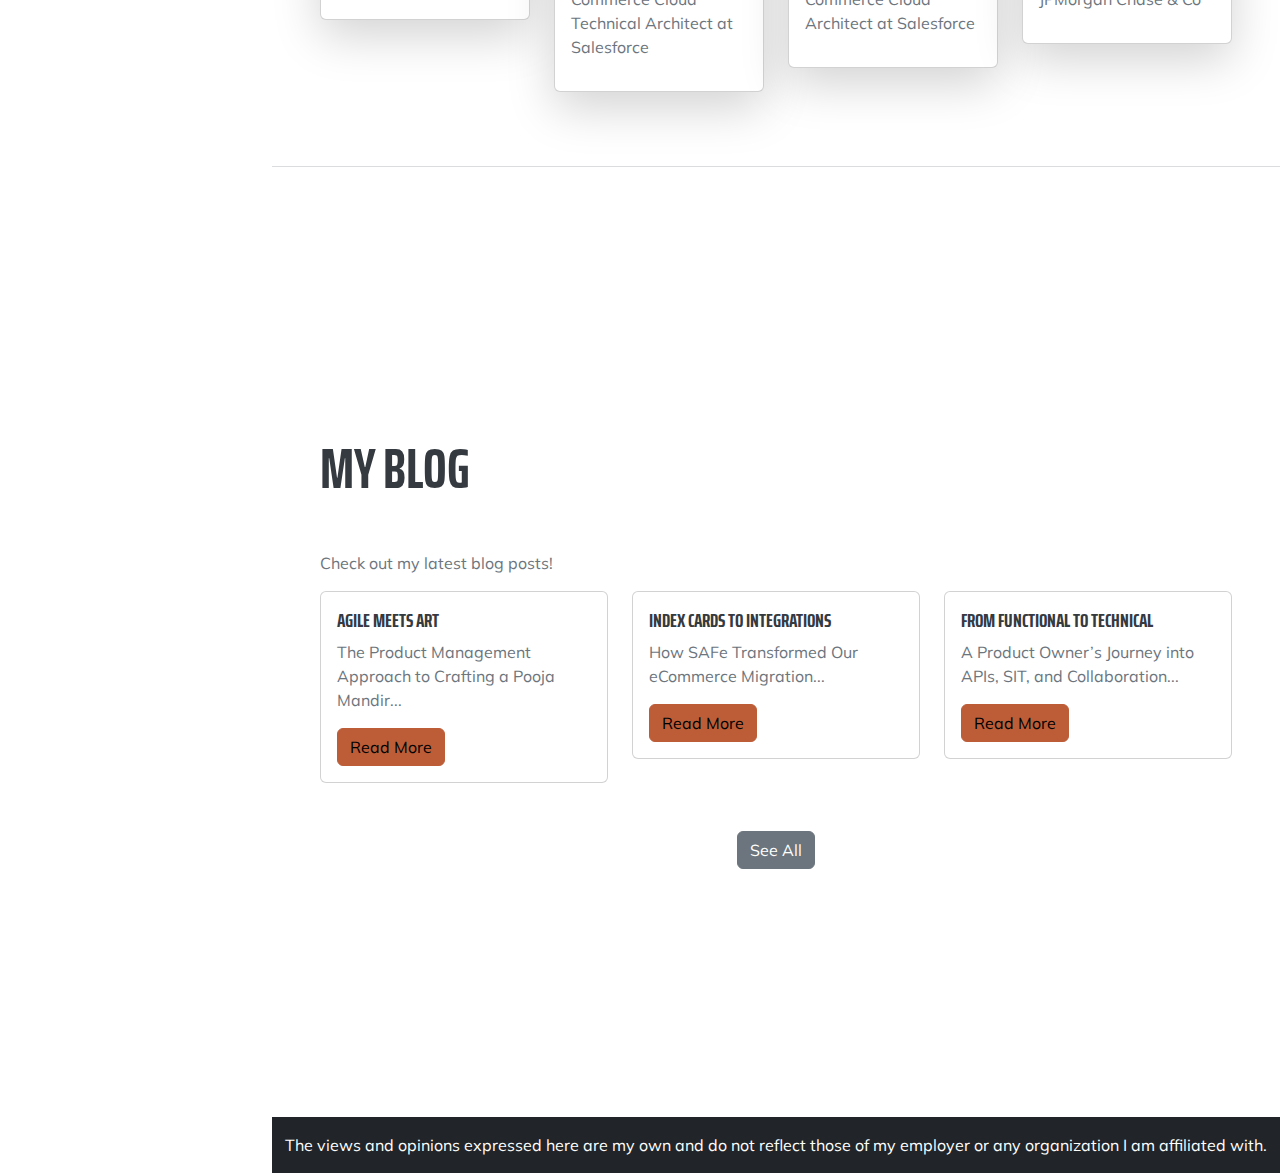
==== commit dceea4f1: "Updated resume with new changes" ====
--- a/index.html
+++ b/index.html
@@ -111,16 +111,16 @@
                             <h3 class="mb-0">SJCIT - Visvesvaraya Technological University</h3>
                             <div class="subheading mb-3">Bachelor of Engineering</div>
                             <div>Computer Science and Engineering</div>
-                            <p>Percentage: 75.4</p>
-                        </div>
-                        <div class="flex-shrink-0"><span class="text-primary">August 2002 - June 2005</span></div>
+                        </div>
+                        <div class="flex-shrink-0"><span class="text-primary">September 2002 - August 2005</span></div>
                     </div>
                     <div class="d-flex flex-column flex-md-row justify-content-between">
                         <div class="flex-grow-1">
                             <h3 class="mb-0">Sri Jayachamarajendra Polytechnic</h3>
-                            <div class="subheading mb-3">Diploma in Computer Science</div>
-                        </div>
-                        <div class="flex-shrink-0"><span class="text-primary">October 2005 - Febraury 2013</span></div>
+                            <div class="subheading mb-3">Diploma</div>
+							<div>Computer Science and Engineering</div>
+                        </div>
+                        <div class="flex-shrink-0"><span class="text-primary">August 1999 - April 2002</span></div>
                     </div>
                 </div>
             </section>
@@ -131,29 +131,29 @@
                     <h2 class="mb-5">Skills</h2>
                     <div class="subheading mb-3">Platform Proficiencies</div>
                     <ul class="list-inline dev-icons">
-                        <li class="list-inline-item"><img src="images/sapcc.png" alt="SAP Commerce Cloud" style="width: 70px; height: 55px; filter: grayscale(100%);"></li>
-                        <li class="list-inline-item"><img src="images/salesforcecc.png" alt="Salesforce Commerce Cloud" style="width: 65px; height: 40px; filter: grayscale(100%);"></li>
-                        <li class="list-inline-item"><img src="images/deck.png" alt="Deck Commerce" style="width: 50px; height: 50px; filter: grayscale(100%);"></li>
-                        <li class="list-inline-item"><img src="images/EP.png" alt="Elastic Path" style="width: 140px; height: 140px; filter: grayscale(100%);"></li>
-                        <li class="list-inline-item"><img src="images/CT.png" alt="Commerce Tools" style="width: 70px; height: 55px; filter: grayscale(100%);"></li>
+                        <li class="list-inline-item"><img src="images/sapcc.png" alt="SAP Commerce Cloud" style="width: 70px; height: 55px;"></li>
+                        <li class="list-inline-item"><img src="images/salesforcecc.png" alt="Salesforce Commerce Cloud" style="width: 65px; height: 46px;"></li>
+                        <li class="list-inline-item"><img src="images/deck.png" alt="Deck Commerce" style="width: 56px; height: 56px;"style="margin-right: 40px;></li>
+                        <li class="list-inline-item"><img src="images/EP.png" alt="Elastic Path" style="width: 190px; height: 170px;"style="margin-right: 40px;></li>
+                        <li class="list-inline-item"><img src="images/CT.png" alt="Commerce Tools" style="width: 80px; height: 65px;"></li>
                     </ul>
-                    <div class="subheading mb-3">Workflow</div>
+                    <div class="subheading mb-3">Specialization</div>
                     <ul class="fa-ul mb-0">
                         <li>
                             <span class="fa-li"><i class="fas fa-check"></i></span>
-                            Mobile-First, Responsive Design
+                            Business Requirements Gathering, Stakeholder Engagement, and Product Ownership
                         </li>
                         <li>
                             <span class="fa-li"><i class="fas fa-check"></i></span>
-                            Cross Browser Testing & Debugging
+                            Process Optimization using Agile & Waterfall Methodologies
                         </li>
                         <li>
                             <span class="fa-li"><i class="fas fa-check"></i></span>
-                            Cross Functional Teams
+                            E-Commerce Expertise: B2B, B2C, and Headless Architecture
                         </li>
                         <li>
                             <span class="fa-li"><i class="fas fa-check"></i></span>
-                            Agile Development & Scrum
+                            Leading End-to-End Large-Scale Implementations
                         </li>
                     </ul>
                 </div>
@@ -163,8 +163,9 @@
             <section class="resume-section" id="interests">
                 <div class="resume-section-content">
                     <h2 class="mb-5">Interests</h2>
-                    <p>Apart from my professional pursuits, I've recently developed a passion for reading novels. I'm particularly fond of S.L. Bhyrappa's works, and have thoroughly enjoyed reading several of his novels.</p>
-                    <p class="mb-0">When I'm not curled up with a book, you can find me spending quality time with friends, practicing meditation, or perfecting my yoga poses. These activities help me maintain a healthy work-life balance and nourish my mind, body, and soul.</p>
+                    <p>Apart from my professional pursuits, I've recently developed a passion for reading novels. I'm particularly fond of S.L. Bhyrappa's works, and have thoroughly enjoyed reading several of his novels. I’ve begun creating blogs to capture my experiences, insights, and lessons learned. Writing has become a new avenue for me to express my thoughts and connect with like-minded individuals.</p>
+                    <p class="mb-0">When I'm not curled up with a book or working on my blog, you can find me spending quality time with friends, practicing meditation, or perfecting my yoga poses. These activities help me maintain a healthy work-life balance and nourish my mind, body, and soul.</p>
+					
                 </div>
             </section>
             <hr class="m-0" />
@@ -172,19 +173,22 @@
             <section class="resume-section" id="awards">
                 <div class="resume-section-content">
                     <h2 class="mb-5">Awards & Certifications</h2>
-                    <ul class="fa-ul mb-0">
-                        <li>
-							<li class="list-inline-item">
-								<a href="https://bcert.me/spipnlopr" target="_blank">
-								<img src="images/CSPO.png" alt="Certified Scrum Product Owner" style="width: 70px; height: 60px; filter: grayscale(100%);"></a></li>
+                    <ul class="list-inline dev-icons">
+                        <li>
 							<li class="list-inline-item">
 								<a href="https://www.credly.com/badges/92dea946-0c80-44a3-89cc-0dbf5a447720/" target="_blank">
-								<img src="images/SAFe.png" alt="Certified SAFe® 5 Agilist" style="width: 110px; height: 50px; filter: grayscale(100%);"></a></li>
+								<img src="images/SAFe.png" alt="Certified SAFe® 5 Agilist" style="width: 120px; height: 64px;"></a></li>
+							<li class="list-inline-item" style="margin-right: 40px;>
+								<a href="https://bcert.me/spipnlopr" target="_blank">
+								<img src="images/CSPO.png" alt="Certified Scrum Product Owner" style="width: 80px; height: 80px;"></a></li>
 							<li class="list-inline-item">
 								<a href="https://www.credly.com/badges/9927802a-1fa1-4082-8394-b3732801f024" target="_blank">
-								<img src="images/EPCert.png" alt="Elastic Path Commerce Cloud Product Content Management Graduate" style="width: 60px; height: 50px; filter: grayscale(100%);"></a></li>
-                        </li>
-                        <li>
+								<img src="images/EPCert.png" alt="Elastic Path Commerce Cloud Product Content Management Graduate" style="width: 60px; height: 60px;"></a></li>
+                        </li>
+					</ul>
+                    
+					    <ul class="fa-ul mb-0">
+					    <li>
                             <span class="fa-li"><i class="fas fa-certificate"></i></span>
                             Udemy - Introduction to UX Design for Accessibility and WCAG 2.0
                         </li>
@@ -234,7 +238,7 @@
 			                <div class="card shadow-lg mb-4">
 			                    <div class="card-body">
 			                        <i class="fas fa-quote-left text-primary"></i>
-			                        <p class="card-text">"It was amazing to work together with Praveen, an exceptional Project Manager. He is always punctual, his knowledge is vast and extensive. Has an easiness to build interpersonal relations with others. He is not only a reliable & forward thinking Project Manager but also an inspiring team player. He was crucial in getting the sites launched..."</p>
+			                        <p class="card-text">"It was amazing to work together with Praveen, an exceptional Project Manager. He is always punctual, his knowledge is vast and extensive. Has an easiness to build interpersonal relations with others. He is not only a reliable and forward thinking Project Manager but also an inspiring team player. He was crucial in getting the sites launched..."</p>
 			                        <p class="font-weight-bold">Rebecca (Granato) Simmons</p>
 			                        <p class="text-muted">Commerce Cloud Technical Architect at Salesforce</p>
 			                    </div>
@@ -270,19 +274,18 @@
 		 
 		 <hr class="m-0" />	
 		 
-  <section class="resume-section" id="blog">
+
+ <section class="resume-section" id="blog">
             <div class="resume-section-content">
        <h2 class="mb-5">My Blog</h2>
-        <p class="text-muted text-center">Check out my latest blog posts!</p>
-
+        <p class="text-muted text">Check out my latest blog posts!</p>
         <div class="row">
             <!-- Blog Post 1 -->
             <div class="col-md-4">
                 <div class="card mb-4">
-                    <img src="path/to/blog-image1.jpg" class="card-img-top" alt="Blog Post 1">
                     <div class="card-body">
-                        <h5 class="card-title">Blog Post Title 1</h5>
-                        <p class="card-text">A short description of the first blog post...</p>
+                        <h5 class="card-title">Agile Meets Art</h5>
+                        <p class="card-text">The Product Management Approach to Crafting a Pooja Mandir...</p>
                         <a href="blog1.html" class="btn btn-primary">Read More</a>
                     </div>
                 </div>
@@ -291,10 +294,9 @@
             <!-- Blog Post 2 -->
             <div class="col-md-4">
                 <div class="card mb-4">
-                    <img src="path/to/blog-image2.jpg" class="card-img-top" alt="Blog Post 2">
                     <div class="card-body">
-                        <h5 class="card-title">Blog Post Title 2</h5>
-                        <p class="card-text">A short description of the second blog post...</p>
+                        <h5 class="card-title">Index Cards to Integrations</h5>
+                        <p class="card-text">How SAFe Transformed Our eCommerce Migration...</p>
                         <a href="blog2.html" class="btn btn-primary">Read More</a>
                     </div>
                 </div>
@@ -303,10 +305,9 @@
             <!-- Blog Post 3 -->
             <div class="col-md-4">
                 <div class="card mb-4">
-                    <img src="path/to/blog-image3.jpg" class="card-img-top" alt="Blog Post 3">
                     <div class="card-body">
-                        <h5 class="card-title">Blog Post Title 3</h5>
-                        <p class="card-text">A short description of the third blog post...</p>
+                        <h5 class="card-title">From Functional to Technical</h5>
+                        <p class="card-text">A Product Owner’s Journey into APIs, SIT, and Collaboration...</p>
                         <a href="blog3.html" class="btn btn-primary">Read More</a>
                     </div>
                 </div>
@@ -318,8 +319,8 @@
             <a href="blogs.html" class="btn btn-secondary">See All</a>
         </div>
     </div>
-</section>
-   </div>
+	</section>
+	</div>
         <!-- Bootstrap core JS-->
         <script src="https://cdn.jsdelivr.net/npm/bootstrap@5.2.3/dist/js/bootstrap.bundle.min.js"></script>
         <!-- Core theme JS-->
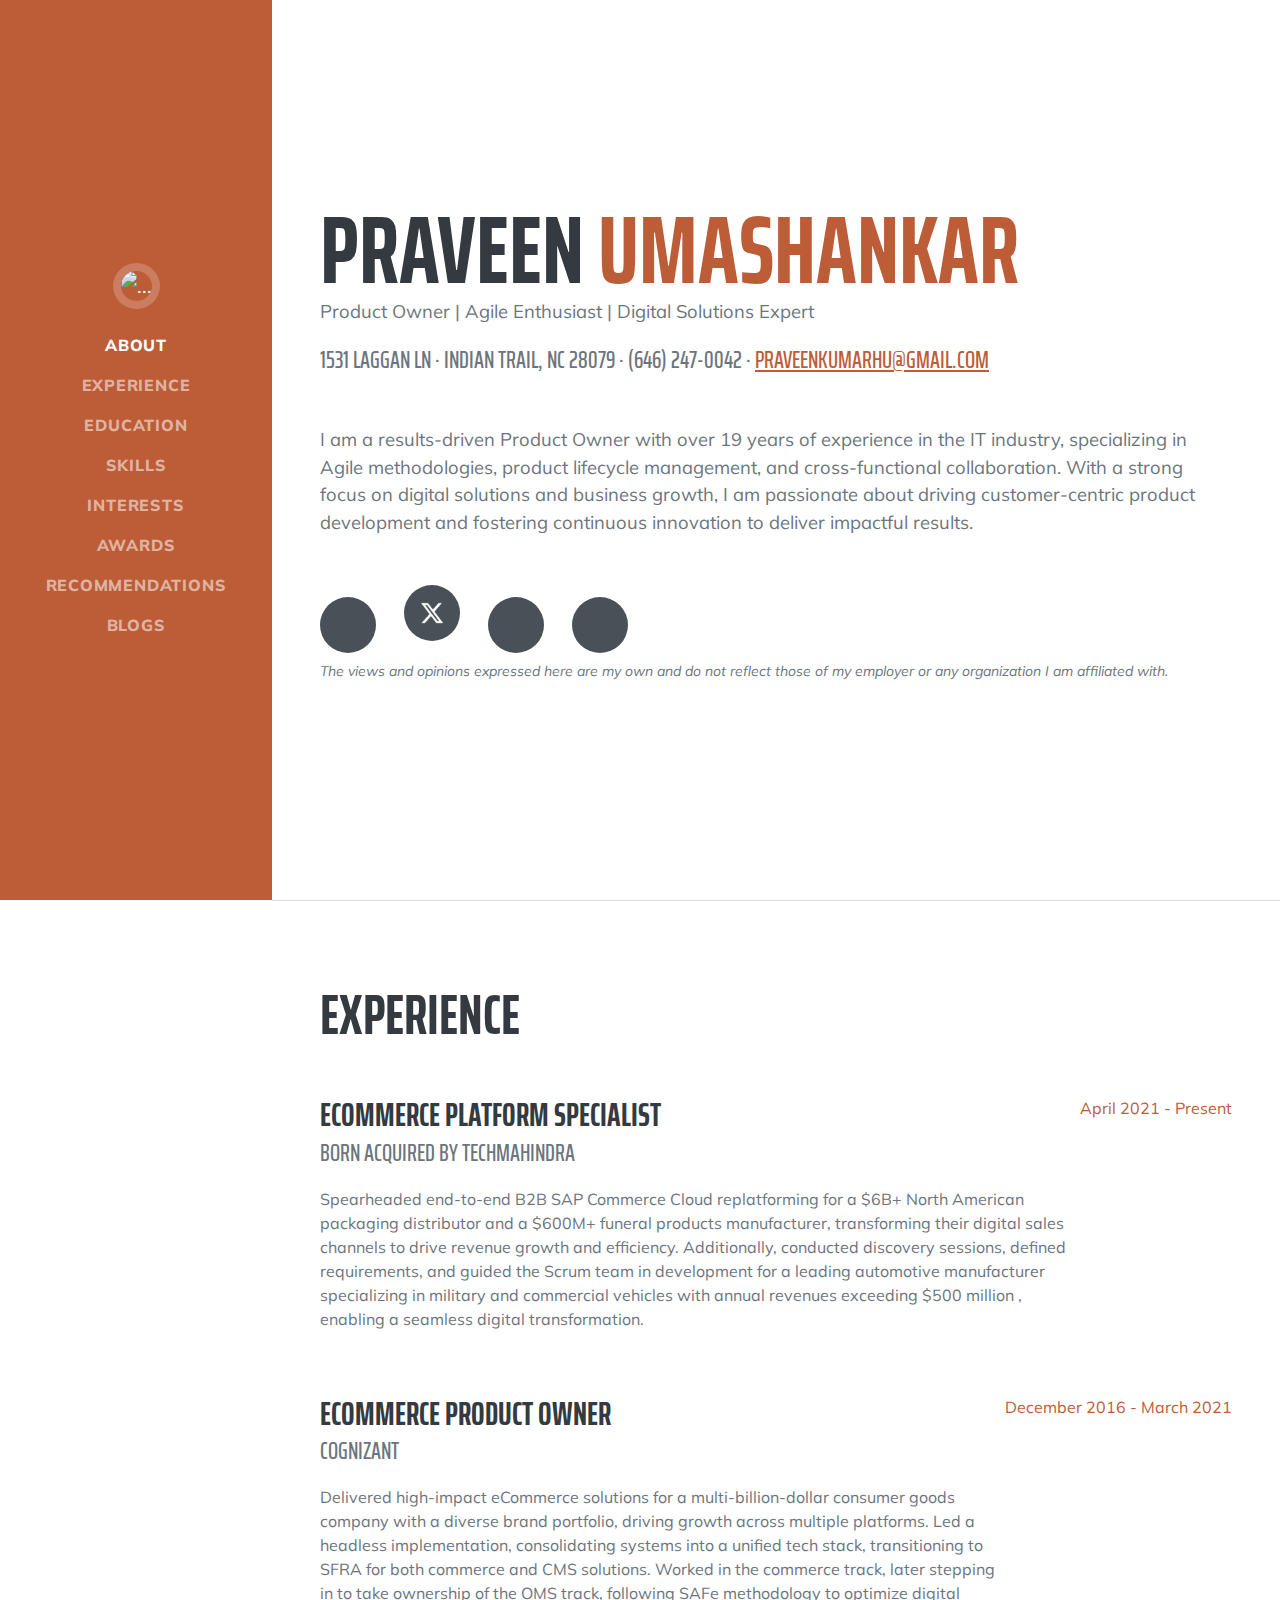
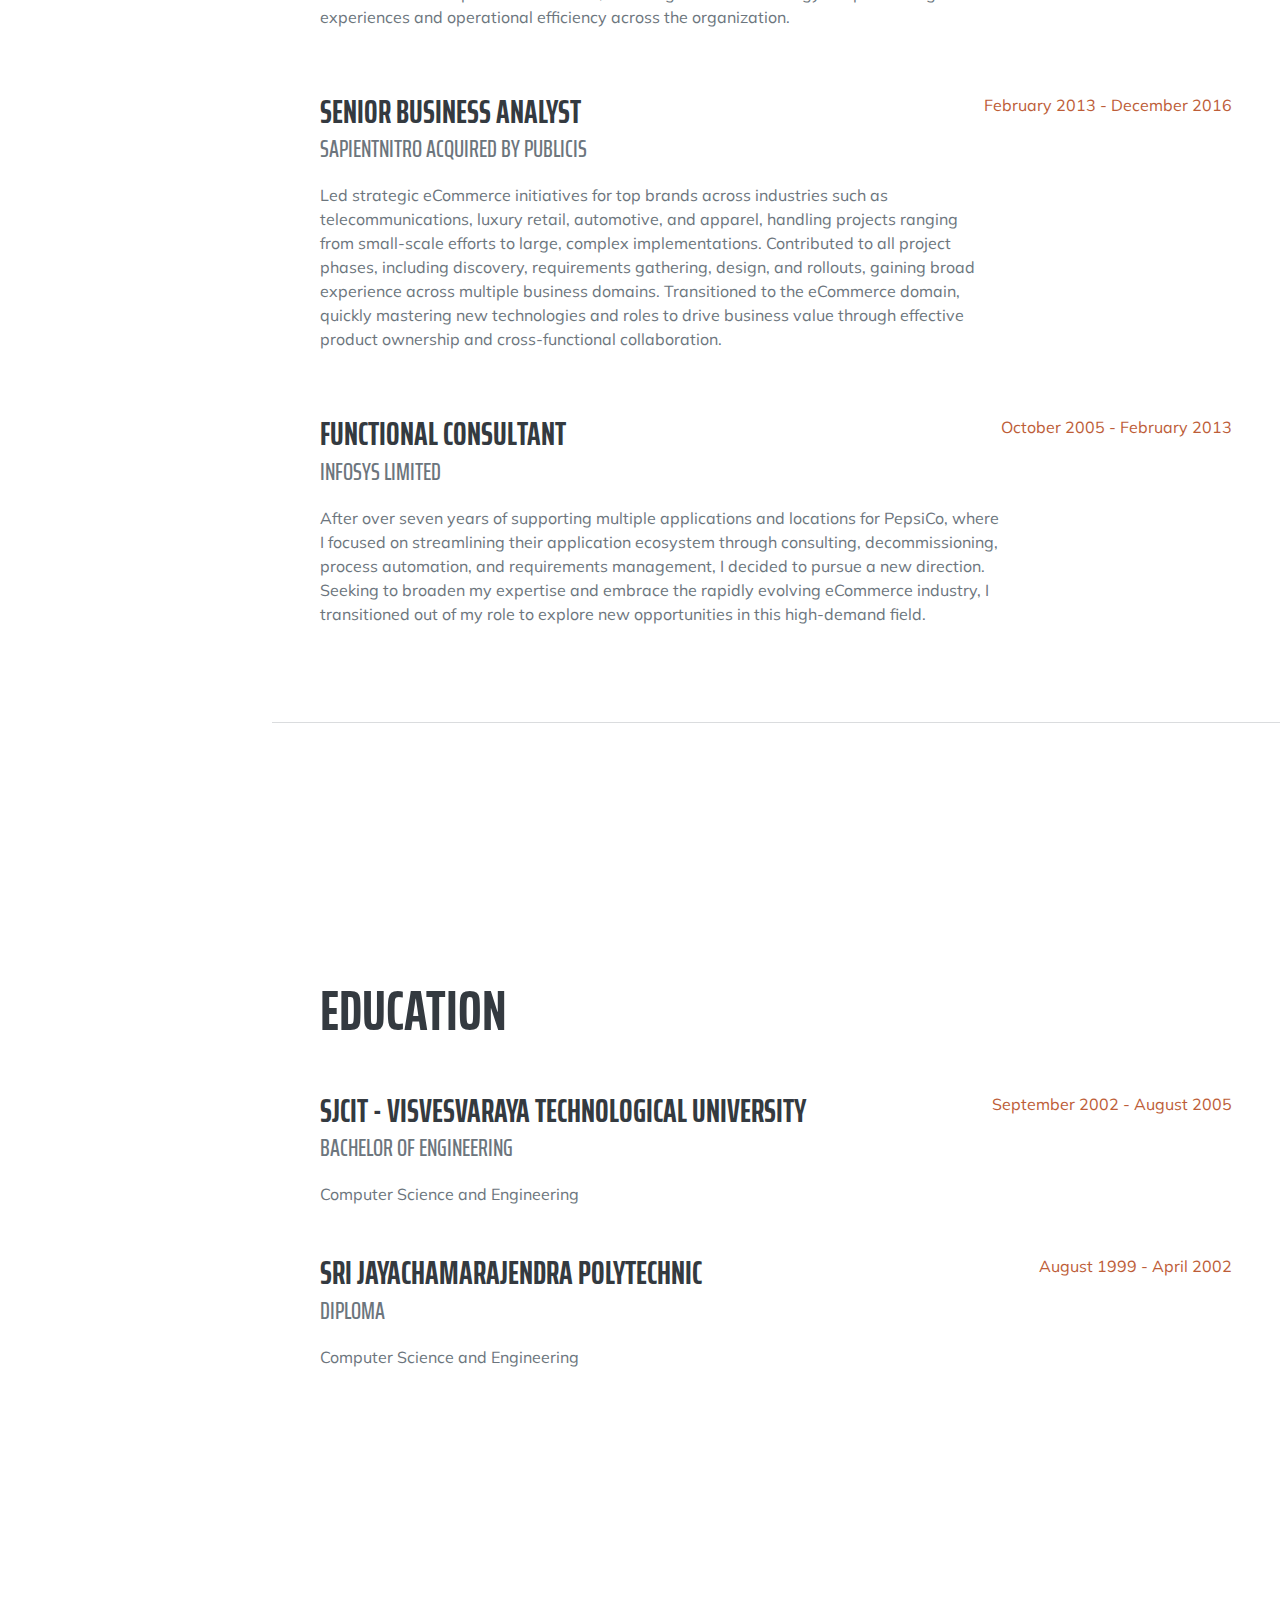
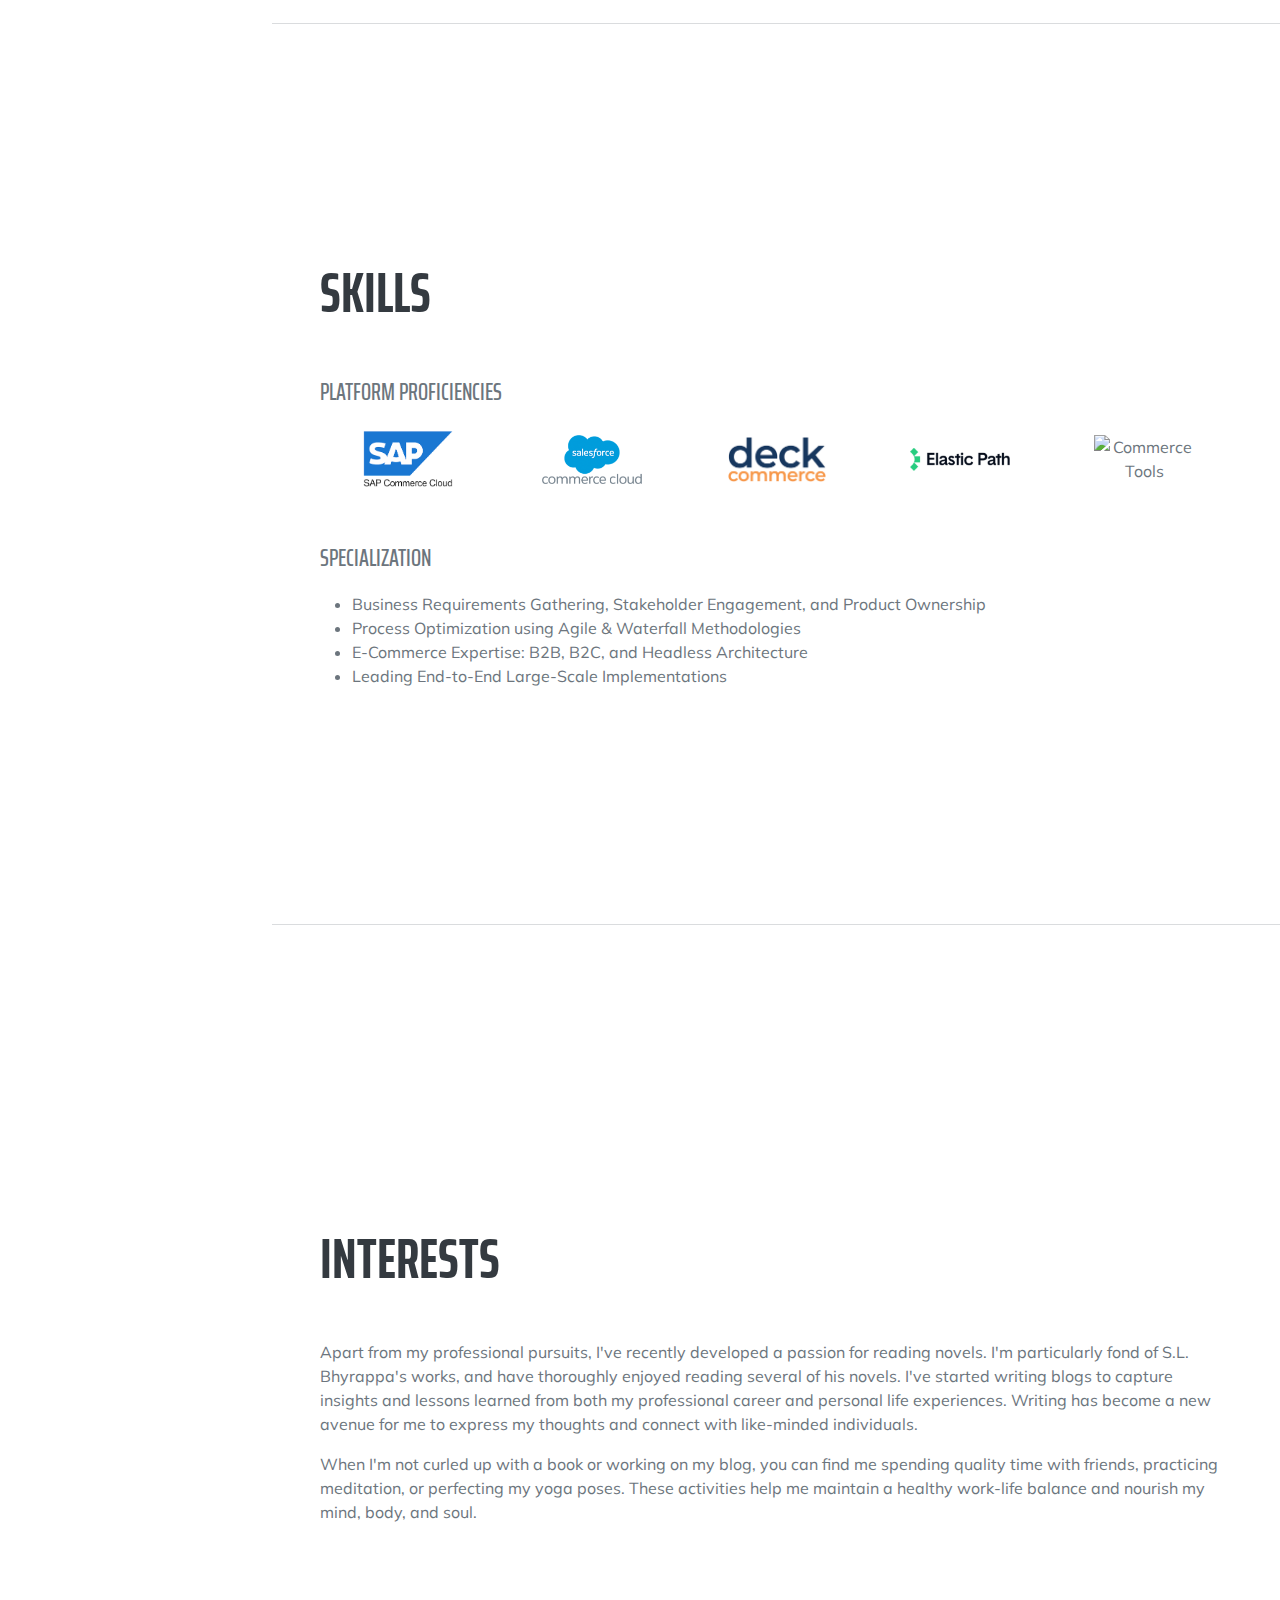
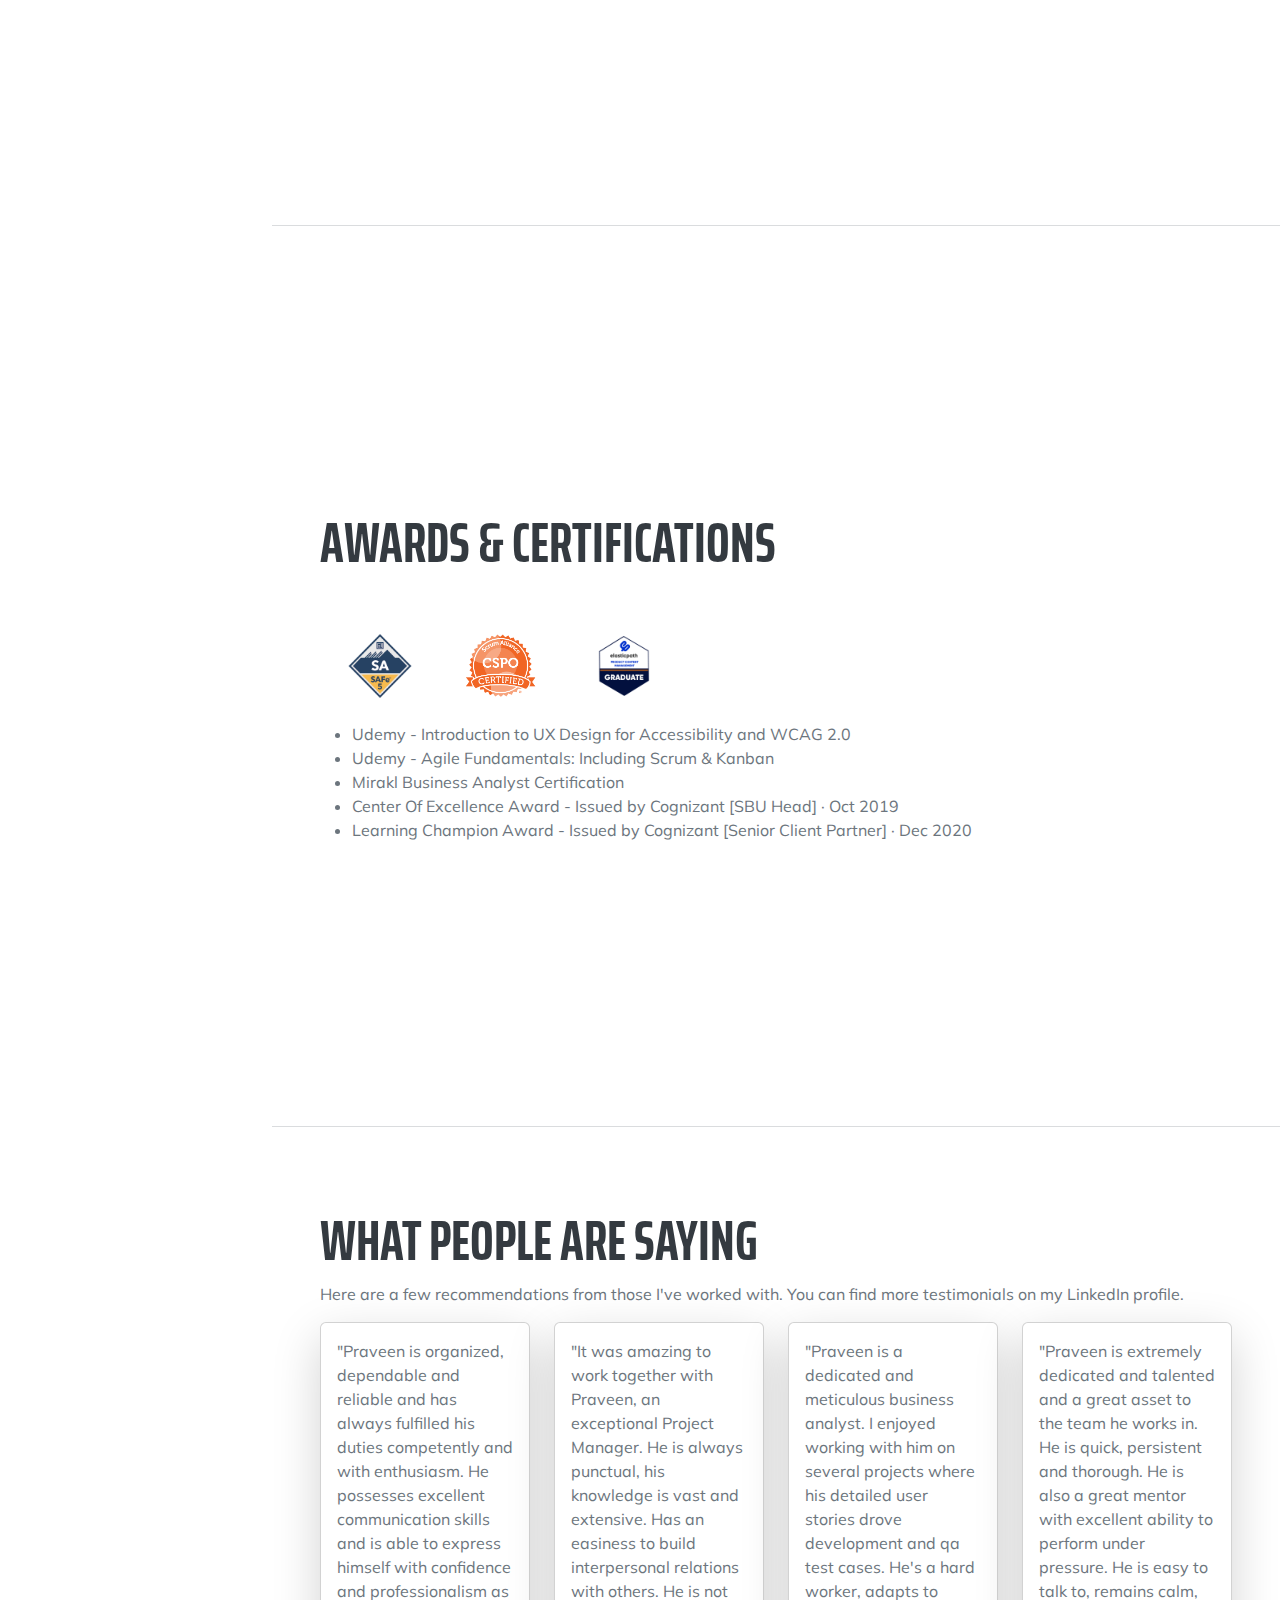
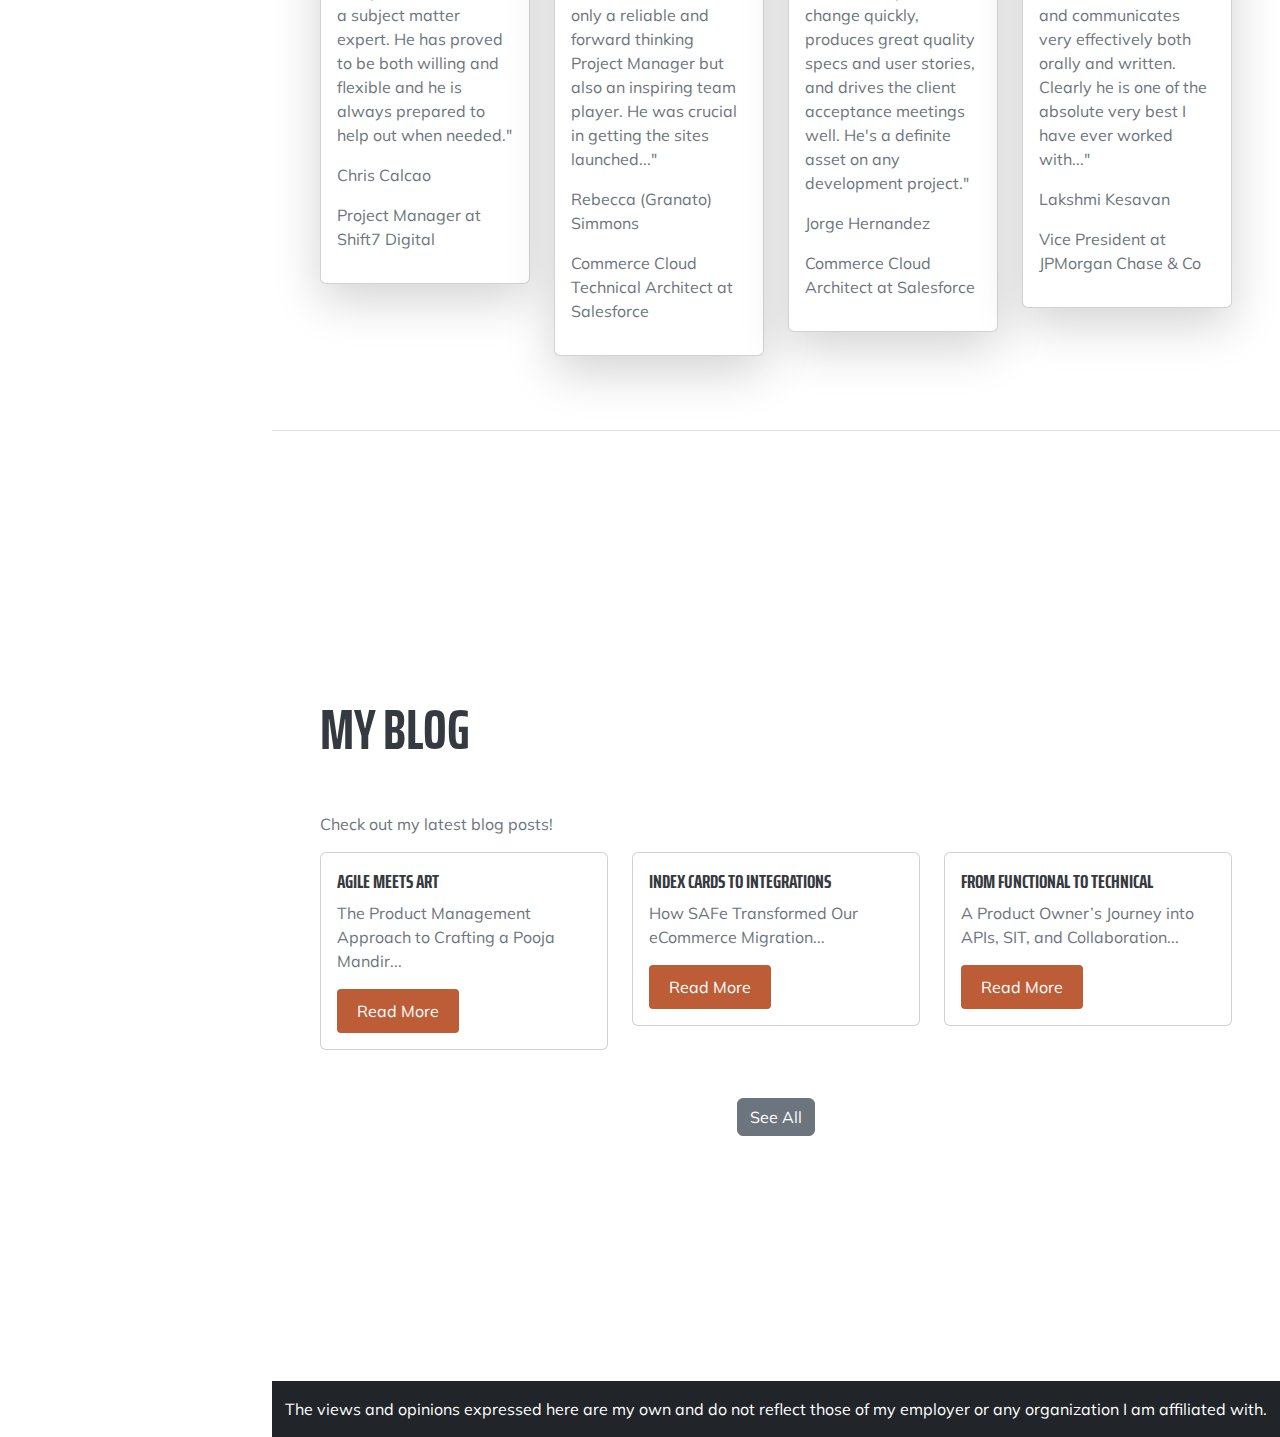
==== commit 7e453bbb: "Updated resume with new changes" ====
--- a/index.html
+++ b/index.html
@@ -5,7 +5,7 @@
         <meta name="viewport" content="width=device-width, initial-scale=1, shrink-to-fit=no" />
         <meta name="description" content="" />
         <meta name="author" content="" />
-        <title>Praveen Umashankar - Certified Product Owner</title>
+        <title>Praveen Umashankar - Product Owner | Agile Enthusiast | Digital Solutions Expert</title>
         <link rel="icon" type="image/x-icon" href="assets/img/favicon.ico" />
         <!-- Font Awesome icons (free version)-->
         <script src="https://use.fontawesome.com/releases/v6.3.0/js/all.js" crossorigin="anonymous"></script>
@@ -50,7 +50,7 @@
                         1531 Laggan Ln · Indian Trail, NC 28079 · (646) 247-0042 ·
                         <a href="mailto:praveenkumarhu@gmail.com">praveenkumarhu@gmail.com</a>
                     </div>
-                    <p class="lead mb-5">I am a strategic Product Owner with expertise in Agile methodologies, product lifecycle management, and cross-functional collaboration. Passionate about driving business growth through customer-centric product development and iterative innovation.</p>
+                    <p class="lead mb-5">I am a results-driven Product Owner with over 19 years of experience in the IT industry, specializing in Agile methodologies, product lifecycle management, and cross-functional collaboration. With a strong focus on digital solutions and business growth, I am passionate about driving customer-centric product development and fostering continuous innovation to deliver impactful results.</p>
                     <div class="social-icons">
                         <a class="social-icon" href="https://www.linkedin.com/in/praveenumashankar/"><i class="fab fa-linkedin-in"></i></a>
                         <a class="social-icon" href="https://x.com/praveenumashank"><img src="images/x-logo.png" alt="X" style="width: 24px; height: 24px;"></a>
@@ -70,8 +70,8 @@
                     <div class="d-flex flex-column flex-md-row justify-content-between mb-5">
                         <div class="flex-grow-1">
                             <h3 class="mb-0">eCommerce Platform Specialist</h3>
-                            <div class="subheading mb-3">BornGroup acquired by TechMahindra</div>
-                            <p>Spearheaded end-to-end B2B ecommerce transformations as a dual-hatted Product Owner/Business Analyst, driving strategic vision from discovery to delivery by collaborating with stakeholders to define product requirements, develop business cases, and inform product roadmaps that drive business growth and customer satisfaction.</p>
+                            <div class="subheading mb-3">Born acquired by TechMahindra</div>
+                            <p>Spearheaded end-to-end B2B SAP Commerce Cloud replatforming for a $6B+ North American packaging distributor and a $600M+ funeral products manufacturer, transforming their digital sales channels to drive revenue growth and efficiency. Additionally, conducted discovery sessions, defined requirements, and guided the Scrum team in development for a leading automotive manufacturer specializing in military and commercial vehicles with annual revenues exceeding $500 million , enabling a seamless digital transformation.</p>
                         </div>
                         <div class="flex-shrink-0"><span class="text-primary">April 2021 - Present</span></div>
                     </div>
@@ -79,7 +79,7 @@
                         <div class="flex-grow-1">
                             <h3 class="mb-0">eCommerce Product Owner</h3>
                             <div class="subheading mb-3">Cognizant</div>
-                            <p>Delivered high-impact ecommerce solutions through strategic product ownership, driving business growth and customer satisfaction across multiple brands, platforms, and technologies, including OMS, CMS, and re-platforming initiatives.</p>
+                            <p>Delivered high-impact eCommerce solutions for a multi-billion-dollar consumer goods company with a diverse brand portfolio, driving growth across multiple platforms. Led a headless implementation, consolidating systems into a unified tech stack, transitioning to SFRA for both commerce and CMS solutions. Worked in the commerce track, later stepping in to take ownership of the OMS track, following SAFe methodology to optimize digital experiences and operational efficiency across the organization.</p>
                         </div>
                         <div class="flex-shrink-0"><span class="text-primary">December 2016 - March 2021</span></div>
                     </div>
@@ -87,7 +87,7 @@
                         <div class="flex-grow-1">
                             <h3 class="mb-0">Senior Business Analyst</h3>
                             <div class="subheading mb-3">SapientNitro acquired by Publicis</div>
-                            <p>Driven business value for top brands through strategic ecommerce solutions, leveraging expertise in SAP Hybris, Oracle ATG, Adobe AEM, and Endeca platforms to deliver collaborative and innovative product ownership.</p>
+                            <p>Led strategic eCommerce initiatives for top brands across industries such as telecommunications, luxury retail, automotive, and apparel, handling projects ranging from small-scale efforts to large, complex implementations. Contributed to all project phases, including discovery, requirements gathering, design, and rollouts, gaining broad experience across multiple business domains. Transitioned to the eCommerce domain, quickly mastering new technologies and roles to drive business value through effective product ownership and cross-functional collaboration.</p>
                         </div>
                         <div class="flex-shrink-0"><span class="text-primary">February 2013 - December 2016</span></div>
                     </div>
@@ -95,7 +95,7 @@
                         <div class="flex-grow-1">
                             <h3 class="mb-0">Functional Consultant</h3>
                             <div class="subheading mb-3">Infosys Limited</div>
-                            <p>Streamlined PepsiCo's application ecosystem through consulting, decommissioning, process automation, and requirements management, while fostering strong client and vendor partnerships.</p>
+                            <p>After over seven years of supporting multiple applications and locations for PepsiCo, where I focused on streamlining their application ecosystem through consulting, decommissioning, process automation, and requirements management, I decided to pursue a new direction. Seeking to broaden my expertise and embrace the rapidly evolving eCommerce industry, I transitioned out of my role to explore new opportunities in this high-demand field.</p>
                         </div>
                         <div class="flex-shrink-0"><span class="text-primary">October 2005 - February 2013</span></div>
                     </div>
@@ -130,13 +130,14 @@
                 <div class="resume-section-content">
                     <h2 class="mb-5">Skills</h2>
                     <div class="subheading mb-3">Platform Proficiencies</div>
-                    <ul class="list-inline dev-icons">
-                        <li class="list-inline-item"><img src="images/sapcc.png" alt="SAP Commerce Cloud" style="width: 70px; height: 55px;"></li>
-                        <li class="list-inline-item"><img src="images/salesforcecc.png" alt="Salesforce Commerce Cloud" style="width: 65px; height: 46px;"></li>
-                        <li class="list-inline-item"><img src="images/deck.png" alt="Deck Commerce" style="width: 56px; height: 56px;"style="margin-right: 40px;></li>
-                        <li class="list-inline-item"><img src="images/EP.png" alt="Elastic Path" style="width: 190px; height: 170px;"style="margin-right: 40px;></li>
-                        <li class="list-inline-item"><img src="images/CT.png" alt="Commerce Tools" style="width: 80px; height: 65px;"></li>
+                    <ul class="list-inline plt-icons">
+                        <li class="list-inline-item"><img src="images/sapcc.png" alt="SAP Commerce Cloud"></li>
+                        <li class="list-inline-item"><img src="images/salesforcecc.png" alt="Salesforce Commerce Cloud"></li>
+                        <li class="list-inline-item"><img src="images/deck.png" alt="Deck Commerce"></li>
+                        <li class="list-inline-item"><img src="images/EP.png" alt="Elastic Path"></li>
+                        <li class="list-inline-item"><img src="images/CT.png" alt="Commerce Tools"></li>
                     </ul>
+					<br></br>
                     <div class="subheading mb-3">Specialization</div>
                     <ul class="fa-ul mb-0">
                         <li>
@@ -163,7 +164,7 @@
             <section class="resume-section" id="interests">
                 <div class="resume-section-content">
                     <h2 class="mb-5">Interests</h2>
-                    <p>Apart from my professional pursuits, I've recently developed a passion for reading novels. I'm particularly fond of S.L. Bhyrappa's works, and have thoroughly enjoyed reading several of his novels. I’ve begun creating blogs to capture my experiences, insights, and lessons learned. Writing has become a new avenue for me to express my thoughts and connect with like-minded individuals.</p>
+                    <p>Apart from my professional pursuits, I've recently developed a passion for reading novels. I'm particularly fond of S.L. Bhyrappa's works, and have thoroughly enjoyed reading several of his novels. I've started writing blogs to capture insights and lessons learned from both my professional career and personal life experiences. Writing has become a new avenue for me to express my thoughts and connect with like-minded individuals.</p>
                     <p class="mb-0">When I'm not curled up with a book or working on my blog, you can find me spending quality time with friends, practicing meditation, or perfecting my yoga poses. These activities help me maintain a healthy work-life balance and nourish my mind, body, and soul.</p>
 					
                 </div>
@@ -217,7 +218,7 @@
 			<section class="resume-section" id="recommendations">
 			    <div class="resume-section-content">
 			        <h2 class=“mb”-5>What People Are Saying</h2>
-			        <p class="text-muted">Here are some recommendations from people I've worked with.</p>
+			        <p class="text-muted">Here are a few recommendations from those I've worked with. You can find more testimonials on my LinkedIn profile.</p>
 
 			        <div class="row">
 			            <!-- Recommendation 1 -->
@@ -286,7 +287,7 @@
                     <div class="card-body">
                         <h5 class="card-title">Agile Meets Art</h5>
                         <p class="card-text">The Product Management Approach to Crafting a Pooja Mandir...</p>
-                        <a href="blog1.html" class="btn btn-primary">Read More</a>
+                        <a href="blog1.html" class="read-more-btn">Read More</a>
                     </div>
                 </div>
             </div>
@@ -297,7 +298,7 @@
                     <div class="card-body">
                         <h5 class="card-title">Index Cards to Integrations</h5>
                         <p class="card-text">How SAFe Transformed Our eCommerce Migration...</p>
-                        <a href="blog2.html" class="btn btn-primary">Read More</a>
+                        <a href="blog2.html" class="read-more-btn">Read More</a>
                     </div>
                 </div>
             </div>
@@ -308,7 +309,7 @@
                     <div class="card-body">
                         <h5 class="card-title">From Functional to Technical</h5>
                         <p class="card-text">A Product Owner’s Journey into APIs, SIT, and Collaboration...</p>
-                        <a href="blog3.html" class="btn btn-primary">Read More</a>
+                        <a href="blog3.html" class="read-more-btn">Read More</a>
                     </div>
                 </div>
             </div>
